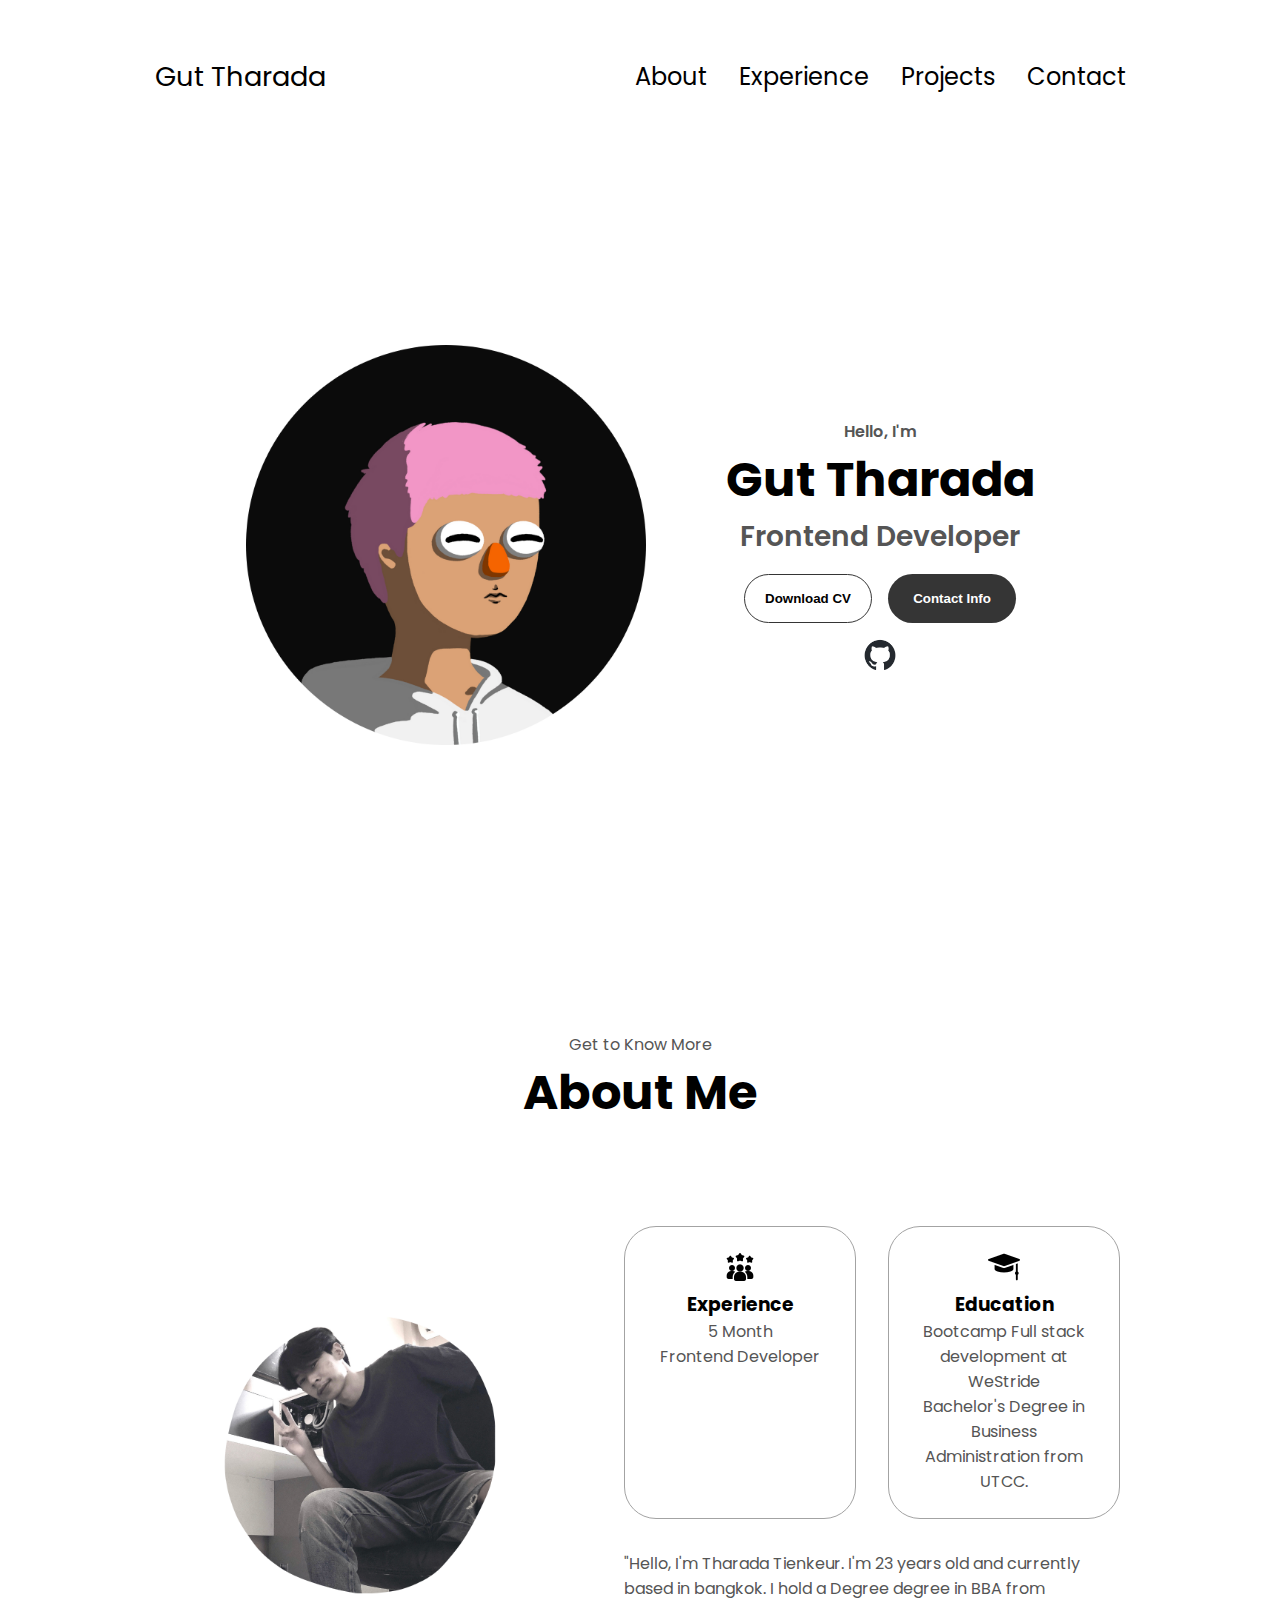
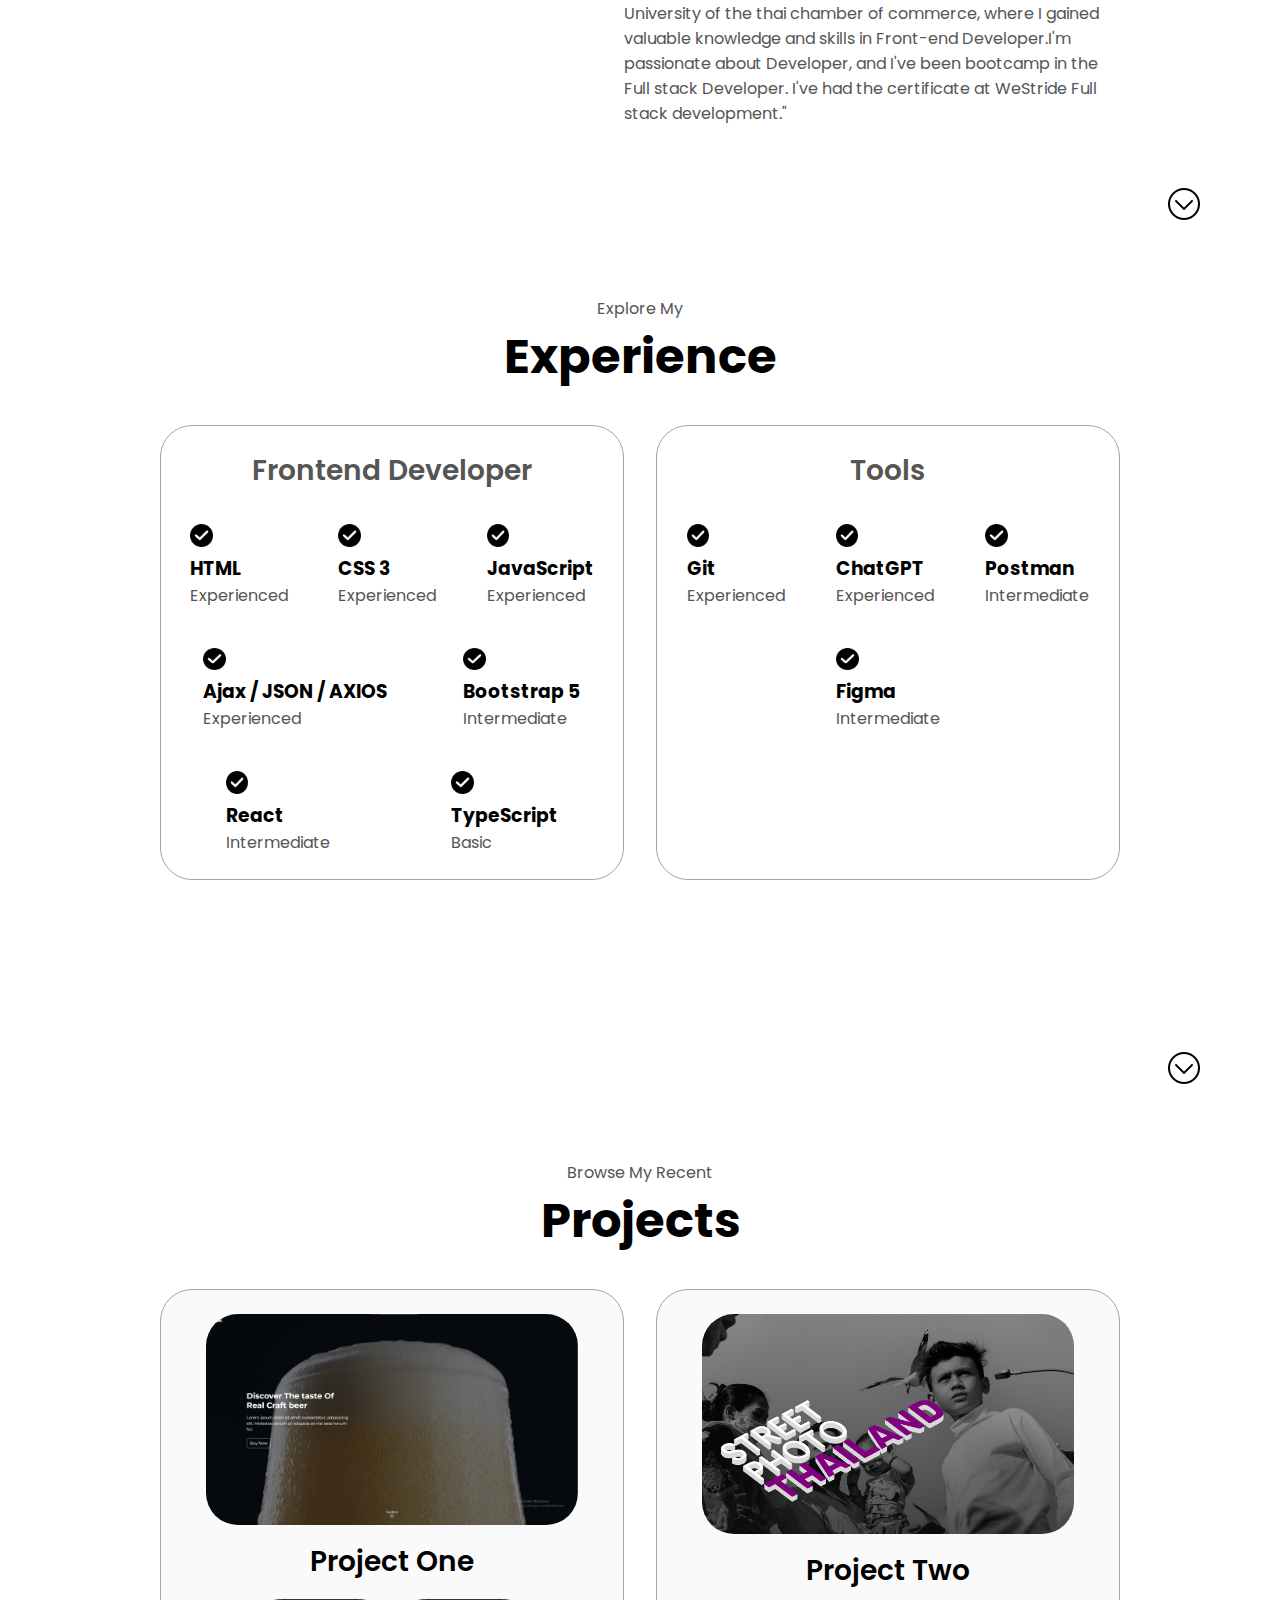
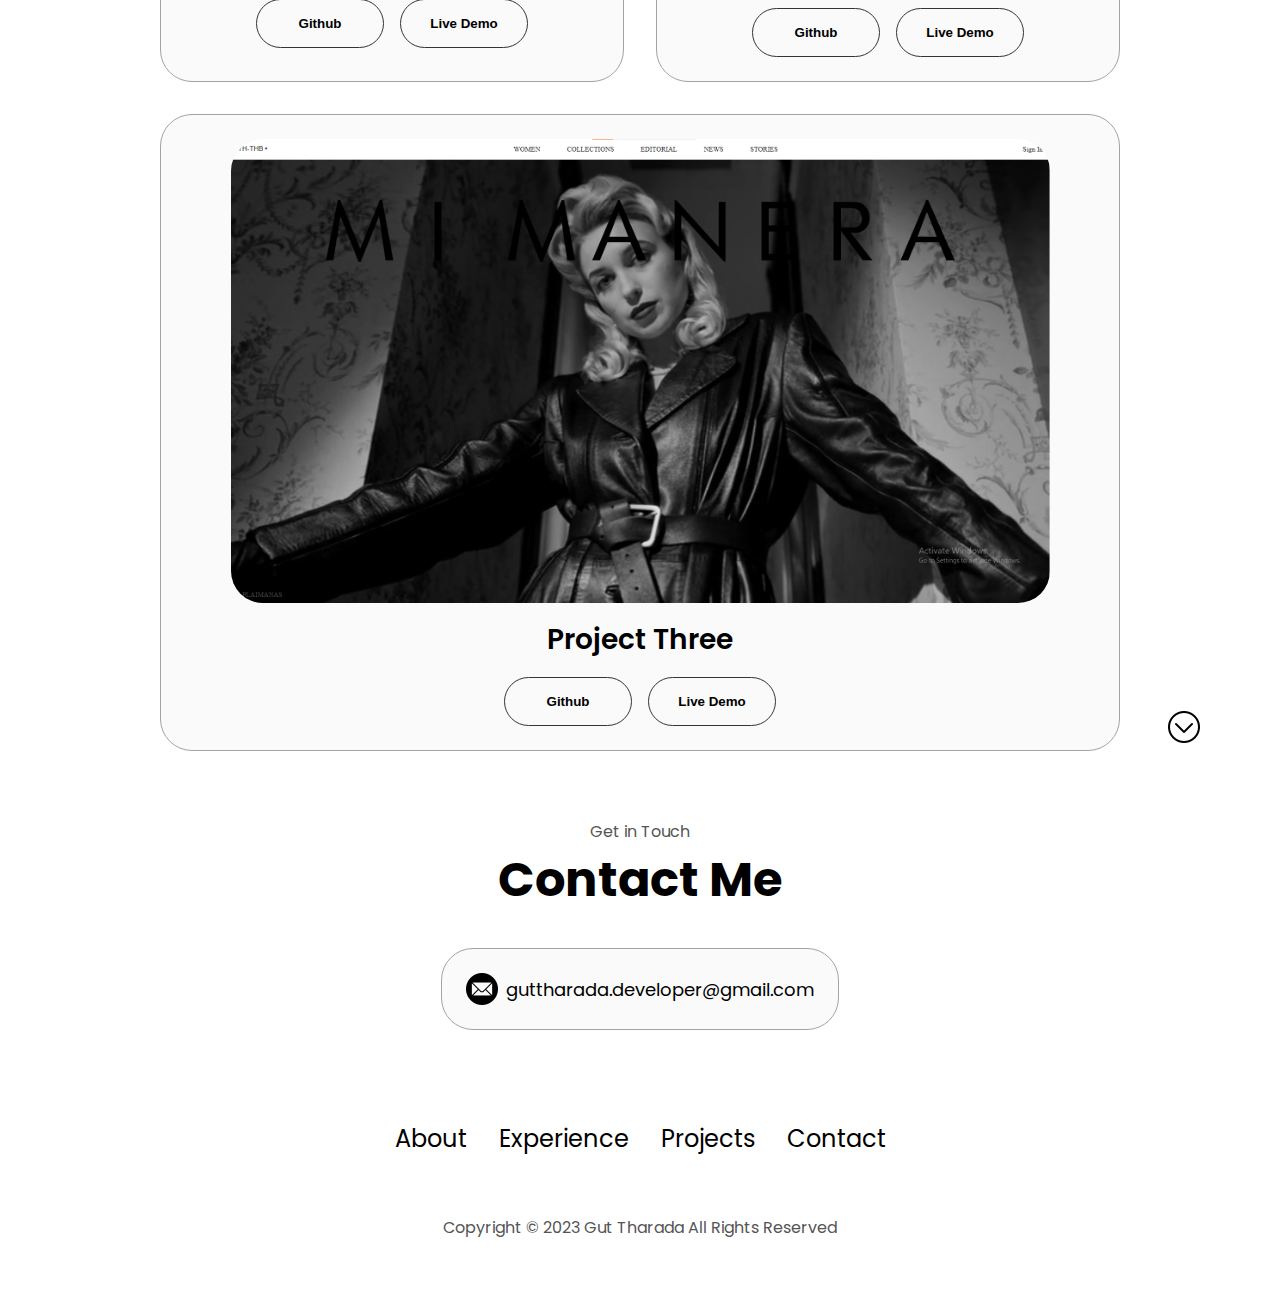
==== index.html @ 133d8f6f "update" ====
<!DOCTYPE html>
<html lang="en">
  <head>
    <meta charset="UTF-8" />
    <meta name="viewport" content="width=device-width, initial-scale=1.0" />
    <title>Gut Tharada Tienkeur</title>
    <link rel="icon" href="/img/web-development.png">
    <!--css link-->
    <link rel="stylesheet" href="style.css" />
  </head>
  <body>
    <!--navbar Start-->
    <nav id="desktop-nav">
      <div class="logo">Gut Tharada</div>
      <div>
        <ul class="nav-links">
          <li><a href="#about">About</a></li>
          <li><a href="#experience">Experience</a></li>
          <li><a href="#projects">Projects</a></li>
          <li><a href="#contact">Contact</a></li>
        </ul>
      </div>
    </nav>
    <!--navbar End-->
    <!--HamburgerNav Start-->
    <nav id="hamburger-nav">
      <div class="logo">Gut Tharada</div>
      <div class="hamburger-menu">
        <div class="hamburger-icon" onclick="toggleMenu()">
          <span></span>
          <span></span>
          <span></span>
        </div>
        <div class="menu-links">
          <li><a href="#about" onclick="toggleMenu()">About</a></li>
          <li><a href="#experience" onclick="toggleMenu()">Experience</a></li>
          <li><a href="#projects" onclick="toggleMenu()">Projects</a></li>
          <li><a href="#contact" onclick="toggleMenu()">Contact</a></li>
        </div>
      </div>
    </nav>
    <!--HamburgerNav End-->
    <!--Section Start-->
    <section id="profile">
        <div class="section__pic-container">
            <img src="/img/icon_profile.png" alt="profile">
        </div>
        <div class="section__text">
            <p class="section__text__p1">Hello, I'm</p>
            <h1 class="title">Gut Tharada</h1>
            <p class="section__text__p2">Frontend Developer</p>
            <div class="btn-container">
                <button class="btn btn-color-2" onclick="window.open('/img/CV-THARADA TIENKEUR.pdf')">Download CV</button>
                <button class="btn btn-color-1" onclick="location.href='./#contact'">Contact Info</button>
            </div>
            <div id="socials-container">
                <img src="/img/github_icon.png" alt="github_icon" class="icon"  onclick="window.open('https://github.com/guttharada')">
            </div>
        </div>
        </div>
    </section>
    <!--Section End-->
    <!--AboutSection Start-->
    <section id="about">
        <p class="section__text__p1">Get to Know More</p>
        <h1 class="title">About Me</h1>
        <div class="section-container">
            <div class="section__pic-container-about">
                <img src="/img/profle_main.png" alt="profle_main" class="about-pic"> 
            </div>
            <div class="about-details-container">
                <div class="about-containers">
                    <div class="details-container">
                        <img src="/img/experience.png" alt="experience_icon">
                        <h3>Experience</h3>
                        <p>5 Month <br>Frontend Developer</p>
                    </div>
                    <div class="details-container">
                        <img src="/img/education.png" alt="education_icon">
                        <h3>Education</h3>
                        <p>Bootcamp Full stack development at WeStride</p>
                        <p>Bachelor's Degree in Business Administration from UTCC.</p>
                    </div>
                </div>
                <div class="text-container">
                    <p>"Hello, I'm Tharada Tienkeur. I'm 23 years old and currently based in bangkok. I hold a Degree degree in BBA from University of the thai chamber of commerce, where I gained valuable knowledge and skills in Front-end Developer.I'm passionate about Developer, and I've been bootcamp in the Full stack Developer. I've had the certificate at WeStride Full stack development."
                    </p>
                </div>
            </div>
        </div>
        <img src="/img/down-arrow_icon.png" alt="down-arrow_icon" class="arrow" onclick="location.href='#experience'">
    </section>
    <!--AboutSection Start-->
    <!--ExperienceSection Start-->
    <section id="experience">
      <p class="section__text__p1">Explore My</p>
      <h1 class="title">Experience</h1>
      <div class="experience-details-container">
        <div class="about-containers">
          <div class="details-container">
            <h2 class="experience-sub-title">Frontend Developer</h2>
            <div class="article-container">
              <article>
                <img src="/img/checked_icon.png" alt="checked_icon" class="experience-icon">
                <div>
                  <h3>HTML</h3>
                  <p>Experienced</p>
                </div>
              </article>
              <article>
                <img src="/img/checked_icon.png" alt="checked_icon" class="experience-icon">
                <div>
                  <h3>CSS 3</h3>
                  <p>Experienced</p>
                </div>
              </article>
              <article>
                <img src="/img/checked_icon.png" alt="checked_icon" class="experience-icon">
                <div>
                  <h3>JavaScript</h3>
                  <p>Experienced</p>
                </div>
              </article>
              <article>
                <img src="/img/checked_icon.png" alt="checked_icon" class="experience-icon">
                <div>
                  <h3>Ajax / JSON / AXIOS</h3>
                  <p>Experienced</p>
                </div>
              </article>
              <article>
                <img src="/img/checked_icon.png" alt="checked_icon" class="experience-icon">
                <div>
                  <h3>Bootstrap 5</h3>
                  <p>Intermediate</p>
                </div>
              </article>
              <article>
                <img src="/img/checked_icon.png" alt="checked_icon" class="experience-icon">
                <div>
                  <h3>React</h3>
                  <p>Intermediate</p>
                </div>
              </article>
              <article>
                <img src="/img/checked_icon.png" alt="checked_icon" class="experience-icon">
                <div>
                  <h3>TypeScript</h3>
                  <p>Basic</p>
                </div>
              </article>
            </div>
          </div>
          <div class="details-container">
            <h2 class="experience-sub-title">Tools</h2>
            <div class="article-container">
              <article>
                <img src="/img/checked_icon.png" alt="checked_icon" class="experience-icon">
                <div>
                  <h3>Git</h3>
                  <p>Experienced</p>
                </div>
              </article>
              <article>
                <img src="/img/checked_icon.png" alt="checked_icon" class="experience-icon">
                <div>
                  <h3>ChatGPT</h3>
                  <p>Experienced</p>
                </div>
              </article>
              <article>
                <img src="/img/checked_icon.png" alt="checked_icon" class="experience-icon">
                <div>
                  <h3>Postman</h3>
                  <p>Intermediate</p>
                </div>
              </article>
              <article>
                <img src="/img/checked_icon.png" alt="checked_icon" class="experience-icon">
                <div>
                  <h3>Figma</h3>
                  <p>Intermediate</p>
                </div>
              </article>
            </div>
          </div>
        </div>
      </div>
      <img src="/img/down-arrow_icon.png" alt="down-arrow_icon" class="arrow" onclick="location.href='#projects'">
    </section>
    <!--ExperienceSection End-->
    <!--ProjectsSection Start-->
    <section id="projects">
      <p class="section__text__p1">Browse My Recent</p>
      <h1 class="title">Projects</h1>
      <div class="experience-details-container">
        <div class="about-containers">
        <div class="details-container color-container">
          <div class="article-container">
            <img src="/img/p1_project.png" alt="p1_project" class="project-img">
          </div>
          <h2 class="experience-sub-title project-title">Project One</h2>
          <div class="btn-container">
            <button class="btn btn-color-2 Project-btn" onclick="window.open('https://github.com/guttharada/Bootstrap-Landing-Page')">Github</button>
            <button class="btn btn-color-2 Project-btn" onclick="window.open('https://mhnkcraftbeer-bootstrap-landing-page.onrender.com/')">Live Demo</button>
          </div>
        </div>
        <div class="details-container color-container">
          <div class="article-container">
            <img src="img/p4_project.jpeg" alt="p2_project" class="project-img">
          </div>
          <h2 class="experience-sub-title project-title">Project Two</h2>
          <div class="btn-container">
            <button class="btn btn-color-2 Project-btn" onclick="window.open('https://github.com/guttharada/Frontend-Photographer')">Github</button>
            <button class="btn btn-color-2 Project-btn" onclick="window.open('https://github.com/guttharada/Frontend-Photographer')">Live Demo</button>
          </div>
        </div>
        <div class="details-container color-container">
          <div class="article-container">
            <img src="/img/p3_project.png" alt="p3_project" class="project-img">
          </div>
          <h2 class="experience-sub-title project-title">Project Three</h2>
          <div class="btn-container">
            <button class="btn btn-color-2 Project-btn" onclick="window.open('https://github.com/guttharada/Front-End-Developer')">Github</button>
            <button class="btn btn-color-2 Project-btn" onclick="window.open('https://test-frontend-rzvl.onrender.com')">Live Demo</button>
          </div>
        </div>
        </div>
      </div>
       <img src="/img/down-arrow_icon.png" alt="down-arrow_icon" class="arrow" onclick="location.href='#contact'">
    </section>
    <!--ProjectsSection End-->
    <!--ContactSection Start-->
    <section id="contact">
      <p class="section__text__p1">Get in Touch</p>
      <h1 class="title">Contact Me</h1>
      <div class="contact-info-upper-container">
        <div class="contact-info-container">
          <img src="/img/email_icon.png" alt="email_icon" class="icon contact-icon ">
          <p><a>guttharada.developer@gmail.com</a></p>
        </div>
            <!--<div class="contact-info-container">
          <img src="/img/line_icon.png" alt="line_icon" class="icon contact-icon">
          <p><a>guttharada.t</a></p>
        </div>-->
      </div>
    </section>
    <!--ContactSection End-->
    <!--Footer Start-->
    <footer>
      <nav>
        <div class="nav-links-container">
            <ul class="nav-links">
          <li><a href="#about">About</a></li>
          <li><a href="#experience">Experience</a></li>
          <li><a href="#projects">Projects</a></li>
          <li><a href="#contact">Contact</a></li>
        </ul>
        </div>
      </nav>
      <p>Copyright &#169; 2023 Gut Tharada All Rights Reserved</p>
    </footer>
    <!--Footer End-->
    <!--Js link-->
    <script src="app.js"></script>
  </body>
</html>
---- style.css ----
/* */
@import url("https://fonts.googleapis.com/css2?family=Poppins:wght@300;400;500;600&display=swap");
* {
  margin: 0;
  padding: 0;
}
/* 
  @media (min-width: 544px)  {}
  @media (min-width: 768px)  {}
  @media (min-width: 992px)  {}
  @media (min-width: 1200px) {}
  @media (min-width: 1400px) {}
  @media (min-width: 1600px) {} 
*/

body {
  font-family: "Poppins", sans-serif;
}
html {
  scroll-behavior: smooth;
}
p {
  color: rgb(85, 85, 85);
}

/* Transition */
a,
.btn {
  transition: all 300ms ease;
}
/* Navbar End*/
nav,
.nav-links {
  display: flex;
}
.logo {
  font-size: 1.7rem;
}
.logo:hover {
  cursor: default;
}
nav {
  justify-content: space-around;
  align-items: center;
  height: 17vh;
}
.nav-links {
  gap: 2rem;
  list-style: none;
  font-size: 1.5rem;
}
a {
  color: black;
  text-decoration: none;
  text-decoration-color: white;
}
a:hover {
  color: gray;
  text-decoration: underline;
  text-underline-offset: 1rem;
  text-decoration-color: rgb(181, 181, 181);
}
/* Navbar End*/

/* Hamburger_Nav Start*/
#hamburger-nav {
  display: none;
}
.hamburger-menu {
  position: relative;
  display: inline-block;
}
.hamburger-icon {
  display: flex;
  flex-direction: column;
  justify-content: space-between;
  height: 24px;
  width: 30px;
  cursor: pointer;
}
.hamburger-icon span {
  width: 100%;
  height: 2px;
  background-color: black;
  transition: all 0.3 ease-in-out;
}
.menu-links {
  position: absolute;
  top: 100%;
  right: 0;
  background-color: white;
  width: fit-content;
  max-height: 0;
  overflow: hidden;
  transition: all 0.3 ease-in-out;
}
.menu-links a {
  display: block;
  padding: 10px;
  text-align: center;
  font-size: 1.5rem;
  color: black;
  text-decoration: none;
  transition: all 0.3 ease-in-out;
}
.menu-links li {
  list-style: none;
}
.menu-links.open {
  max-height: 300px;
}
.hamburger-icon.open span:first-child {
  transform: rotate(45deg) translate(10px, 5px);
}
.hamburger-icon.open span:nth-child(2) {
  opacity: 0;
}
.hamburger-icon.open span:last-child {
  transform: rotate(-45deg) translate(10px, -5px);
}
.hamburger-icon span:first-child {
  transform: none;
}
.hamburger-icon span:first-child {
  opacity: 1;
}
.hamburger-icon span:first-child {
  transform: none;
}
/* Hamburger_Nav End*/
/* Section Start */
section {
  padding-top: 4vh;
  height: 96vh;
  margin: 0 10rem;
  box-sizing: border-box;
  min-height: fit-content;
}
.section-container {
  display: flex;
}
#profile {
  display: flex;
  justify-content: center;
  gap: 5rem;
  height: 80vh;
}
.section__pic-container,.section__pic-container-about{
  display: flex;
  height: 400px;
  width: 400px;
  margin: auto 0;
}
.section__text {
  align-self: center;
  text-align: center;
}
.section__text p {
  font-weight: 600;
}
.section__text__p1 {
  text-align: center;
}
.section__text__p2 {
  font-size: 1.75rem;
  margin-bottom: 1rem;
}
.title {
  font-size: 3rem;
  text-align: center;
}
#socials-container {
  display: flex;
  justify-content: center;
  margin-top: 1rem;
  gap: 1rem;
}
.icon {
  cursor: pointer;
  height: 2rem;
}
.btn-container {
  display: flex;
  justify-content: center;
  gap: 1rem;
}
.btn {
  font-weight: 600;
  transition: all 300ms ease;
  padding: 1rem;
  width: 8rem;
  border-radius: 2rem;
}
.btn-color-1,
.btn-color-2 {
  border: rgb(53, 53, 53) 0.1rem solid;
}
.btn-color-1 {
  background-color: rgb(53, 53, 53);
}
.btn-color-1:hover,
.btn-color-2:hover {
  cursor: pointer;
}
.btn-color-1,
.btn-color-2:hover {
  border: rgb(53, 53, 53);
  color: white;
}
.btn-color-1:hover {
  background: rgb(0, 0, 0);
}
.btn-color-2 {
  background: none;
}
.btn-color-2:hover {
  border: rgb(255, 255, 255) 0.1rem solid;
  background-color: rgb(53, 53, 53);
}
.btn-container {
  gap: 1rem;
}
/* Section End */
/* About Start */
#about {
  position: relative;
}
.about-containers {
  gap: 2rem;
  margin-bottom: 2rem;
  margin-top: 2rem;
}
.about-details-container {
  justify-content: center;
  flex-direction: column;
}
.about-containers,
.about-details-container {
  display: flex;
}
.about-pic{
  border-radius: 2rem;
}
.details-container{
  padding: 1.5rem;
  flex: 1;
  background-color: white;
  border-radius: 2rem;
  border: rgb(53, 53, 53) 0.1rem solid;
  border-color: rgb(163, 163, 163);
  text-align: center;
}
.arrow{
  position: absolute;
  right: -5rem;
  bottom: 2.5rem;
}
.section-container{
  gap: 4rem;
  height: 80%;
}
.section__pic-container{
  height: 400px;
  width: 400px;
  margin: auto 0;
}

/* About End */
/* Experience Start */
#experience{
  position: relative;
}
.experience-sub-title{
  color: rgb(85, 85, 85);
  font-weight: 600;
  font-size: 1.75rem;
  margin-bottom: 2rem;
}
.experience-details-container{
  display: flex;
  justify-content: center;
  flex-direction: column;
}
.article-container{
  display: flex;
  text-align: initial;
  flex-wrap: wrap;
  flex-direction: row;
  gap: 2.5rem;
  justify-content: space-around;
}
.article {
  display: flex;
  width: 10rem;
  justify-content: space-around;
  gap: 0.5rem;
}
.article .icon{
  cursor: default;
}
.experience-icon{
  height: 2.5vh;
}
/* Experience End */
/* Projects Start */
#projects{
  position: relative;
}
.color-container {
  border-color: rgb(163, 163, 163);
  background: rgb(250, 250, 250);
}
.project-img{
  border-radius: 2rem;
  width: 90%;
  height: 90%;
}
.project-title {
  margin: 1rem;
  color: black;
}
.project-btn {
  color: black;
  border-color: rgb(163, 163, 163);
}
/* Projects End */
/* Contact Start */
#contact {
  display: flex;
  justify-content: center;
  flex-direction: column;
  height: 70vh;
}
.contact-info-upper-container {
  display: flex;
  justify-content: center;
  border-radius: 2rem;
  border: rgb(53, 53, 53) 0.1rem solid;
  border-color: rgb(163, 163, 163);
  background: rgb(250, 250, 250);
  margin: 2rem auto;
  padding: 0.5rem;
}
.contact-info-container{
 display: flex;
 align-items: center;
 justify-content: center;
 gap: 0.5rem;
 margin: 1rem; 
}
.contact-info-container p{
  font-size: large;
}
.contact-icon{
  cursor: default;
}

/* Contact End */
/* Footer Start */
footer{
  height: 26vh;
  margin: 0 1rem;
}
footer p{
  text-align: center;
}
/* Footer End */

/* responsive design */
@media screen and (max-width: 1400px) {
  #profile {
    height: 83vh;
    margin-bottom: 6rem;
  }
  .about-containers {
    flex-wrap: wrap;
  }
  #contact,
  #projects {
    height: fit-content;
  }
}

@media screen and (max-width: 1200px) {
  #desktop-nav {
    display: none;
  }
  #hamburger-nav {
    display: flex;
  }
  #experience,
  .experience-details-container {
    margin-top: 2rem;
  }
  #profile,
  .section-container {
    display: block;
  }
  .arrow {
    display: none;
  }
  section,
  .section-container {
    height: fit-content;
  }
  section {
    margin: 0 5%;
  }
  .section__pic-container {
    width: 275px;
    height: 275px;
    margin: 0 auto 2rem;
  }
  .about-containers {
    margin-top: 0;
  }
}

@media screen and (max-width: 600px) {
  #contact,
  footer {
    height: 40vh;
  }
  #profile {
    height: 83vh;
    margin-bottom: 0;
  }
  article {
    font-size: 1rem;
  }
  footer nav {
    height: fit-content;
    margin-bottom: 2rem;
  }
  .about-containers,
  .contact-info-upper-container,
  .btn-container {
    flex-wrap: wrap;
  }
  .contact-info-container {
    margin: 0;
  }
  .contact-info-container p,
  .nav-links li a {
    font-size: 1rem;
  }
  .experience-sub-title {
    font-size: 1.25rem;
  }
  .logo {
    font-size: 1.5rem;
  }
  .nav-links {
    flex-direction: column;
    gap: 0.5rem;
    text-align: center;
  }
  .section__pic-container {
    width: auto;
    height: 46vw;
    justify-content: center;
  }
  .section__text__p2 {
    font-size: 1.25rem;
  }
  .title {
    font-size: 2rem;
  }
  .text-container {
    text-align: justify;
  }
}
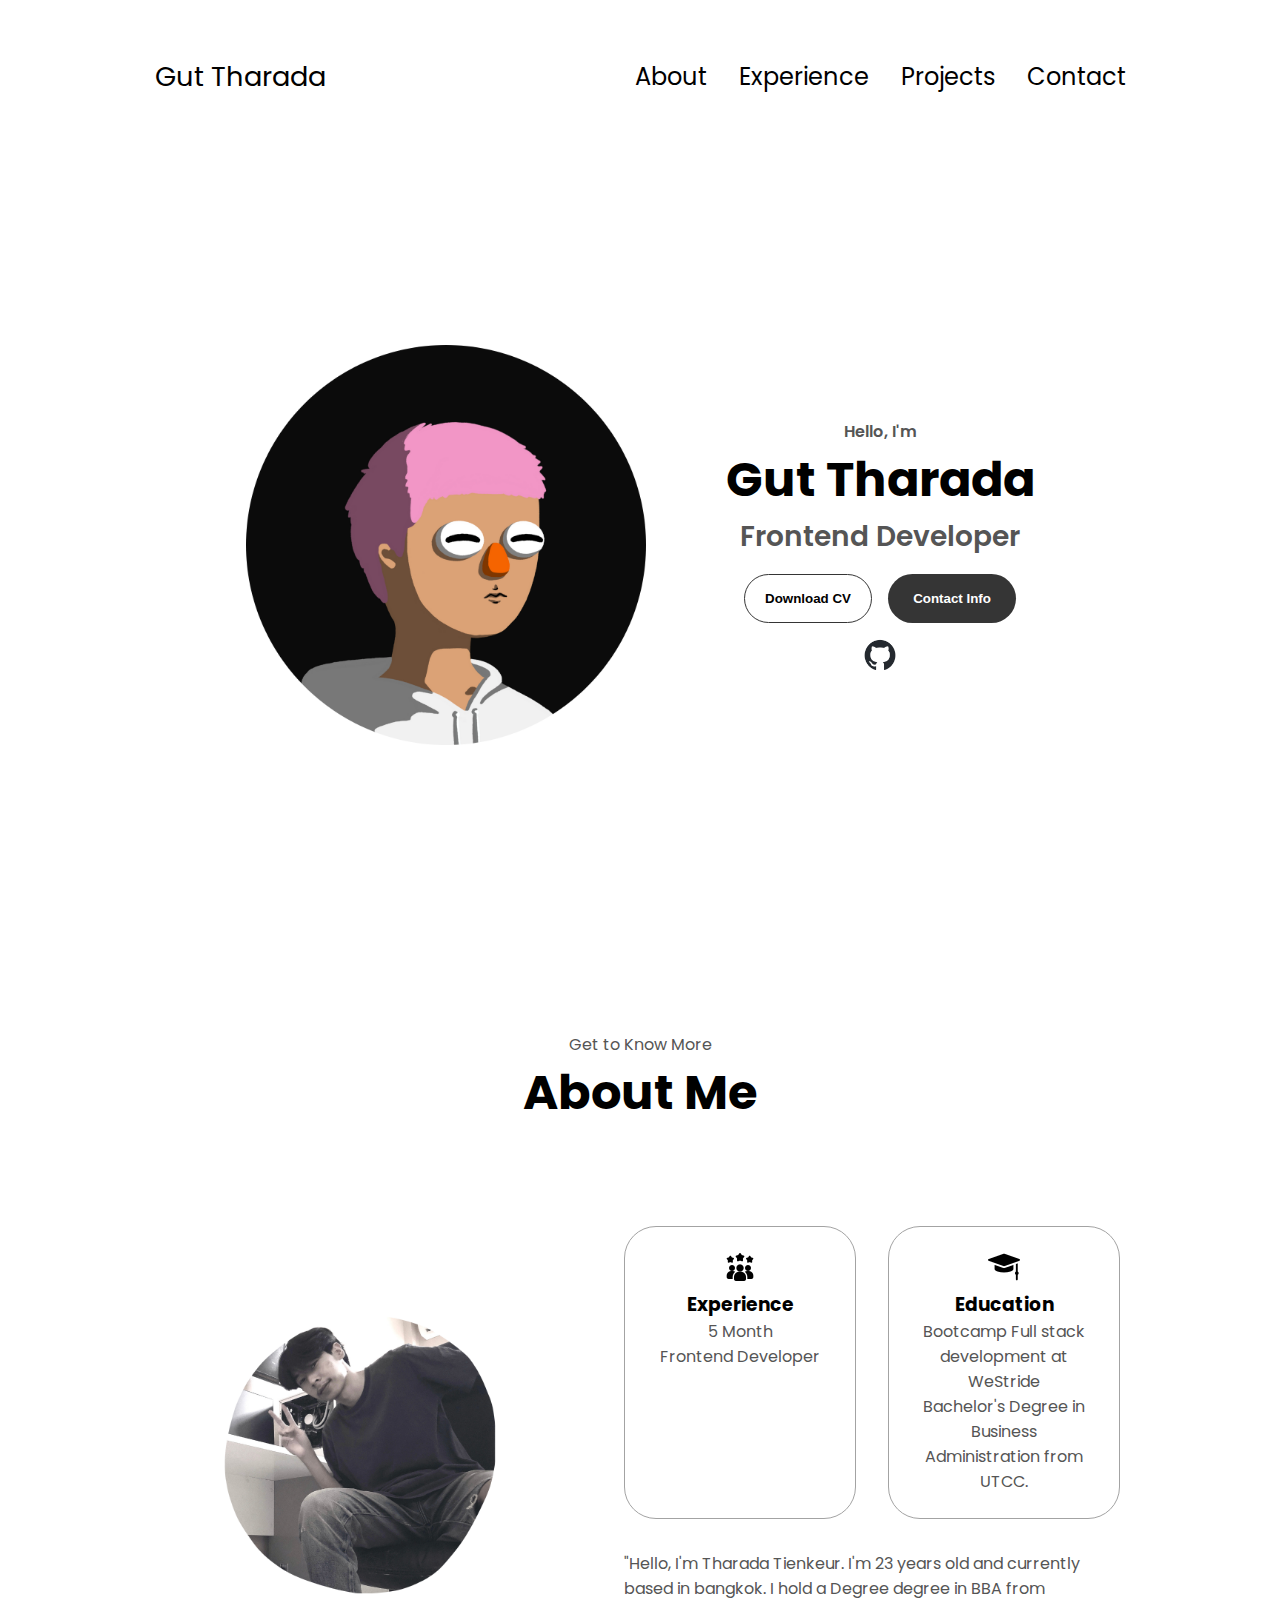
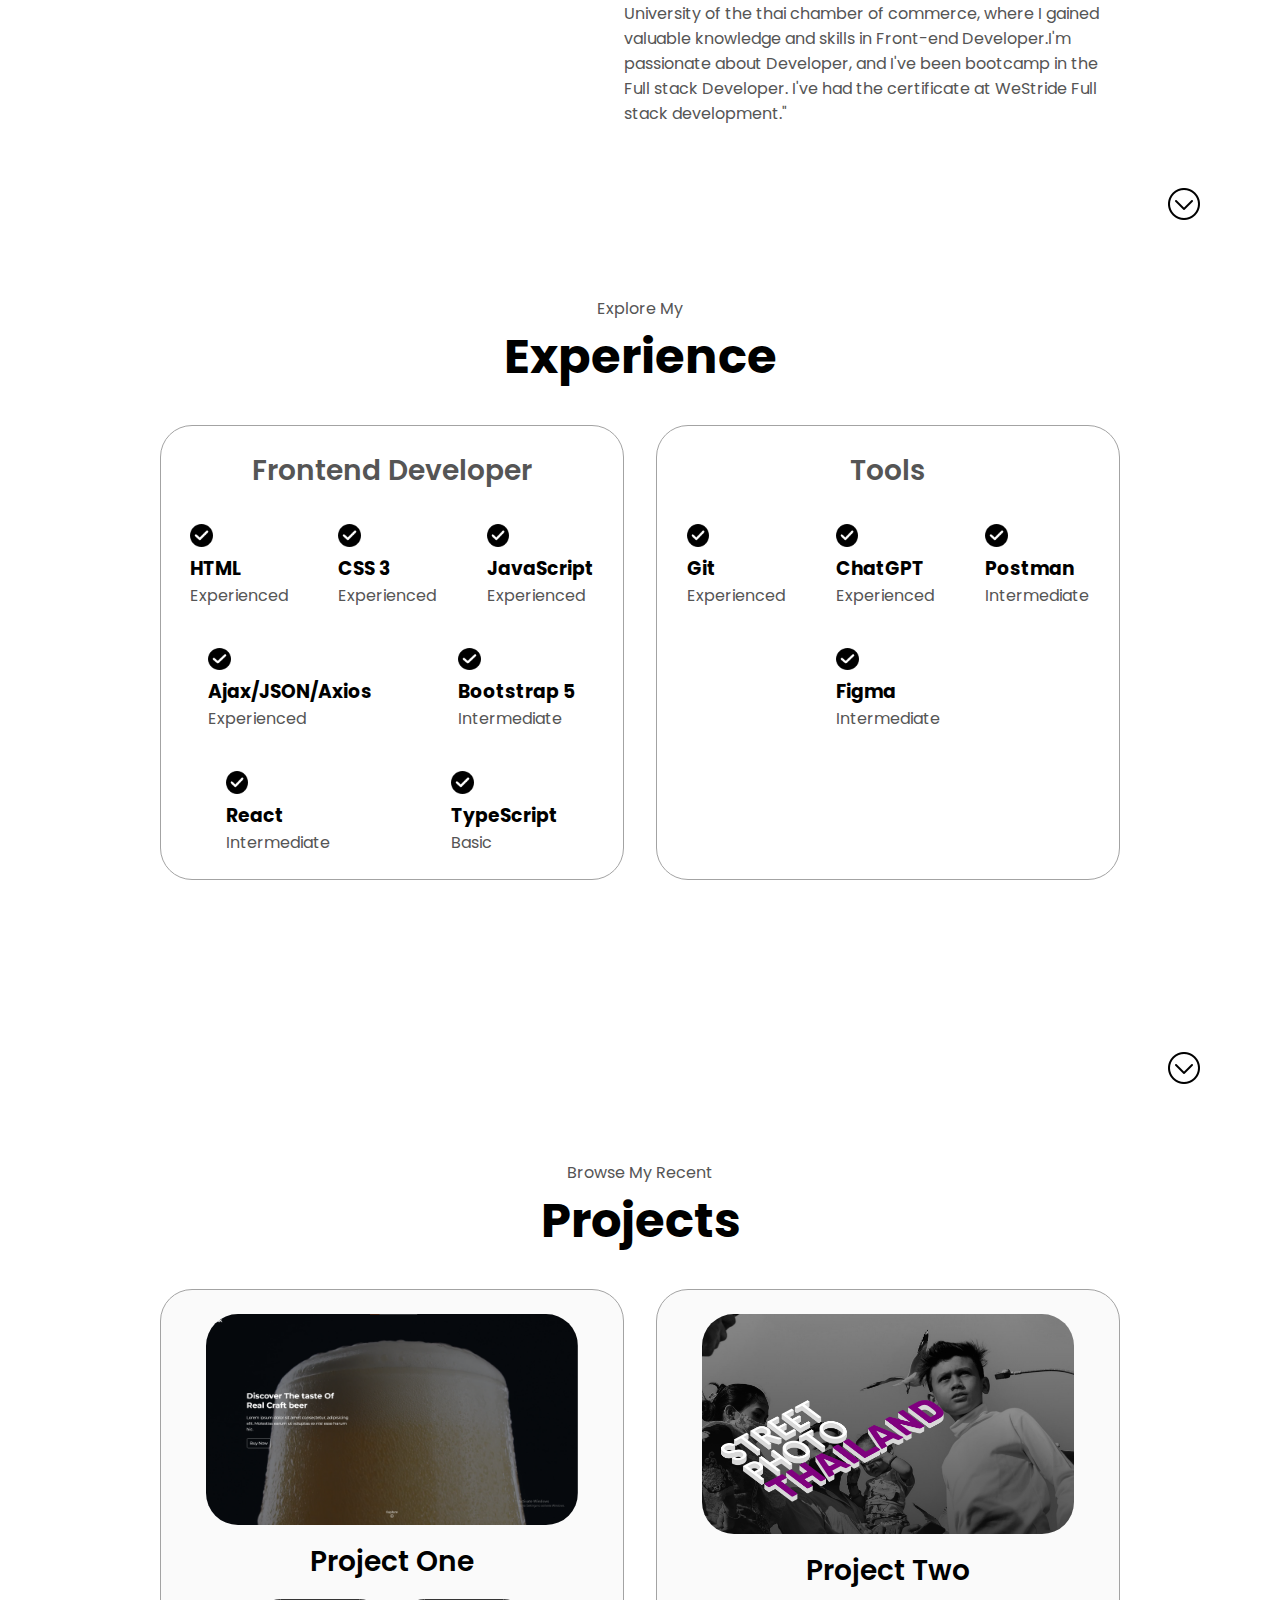
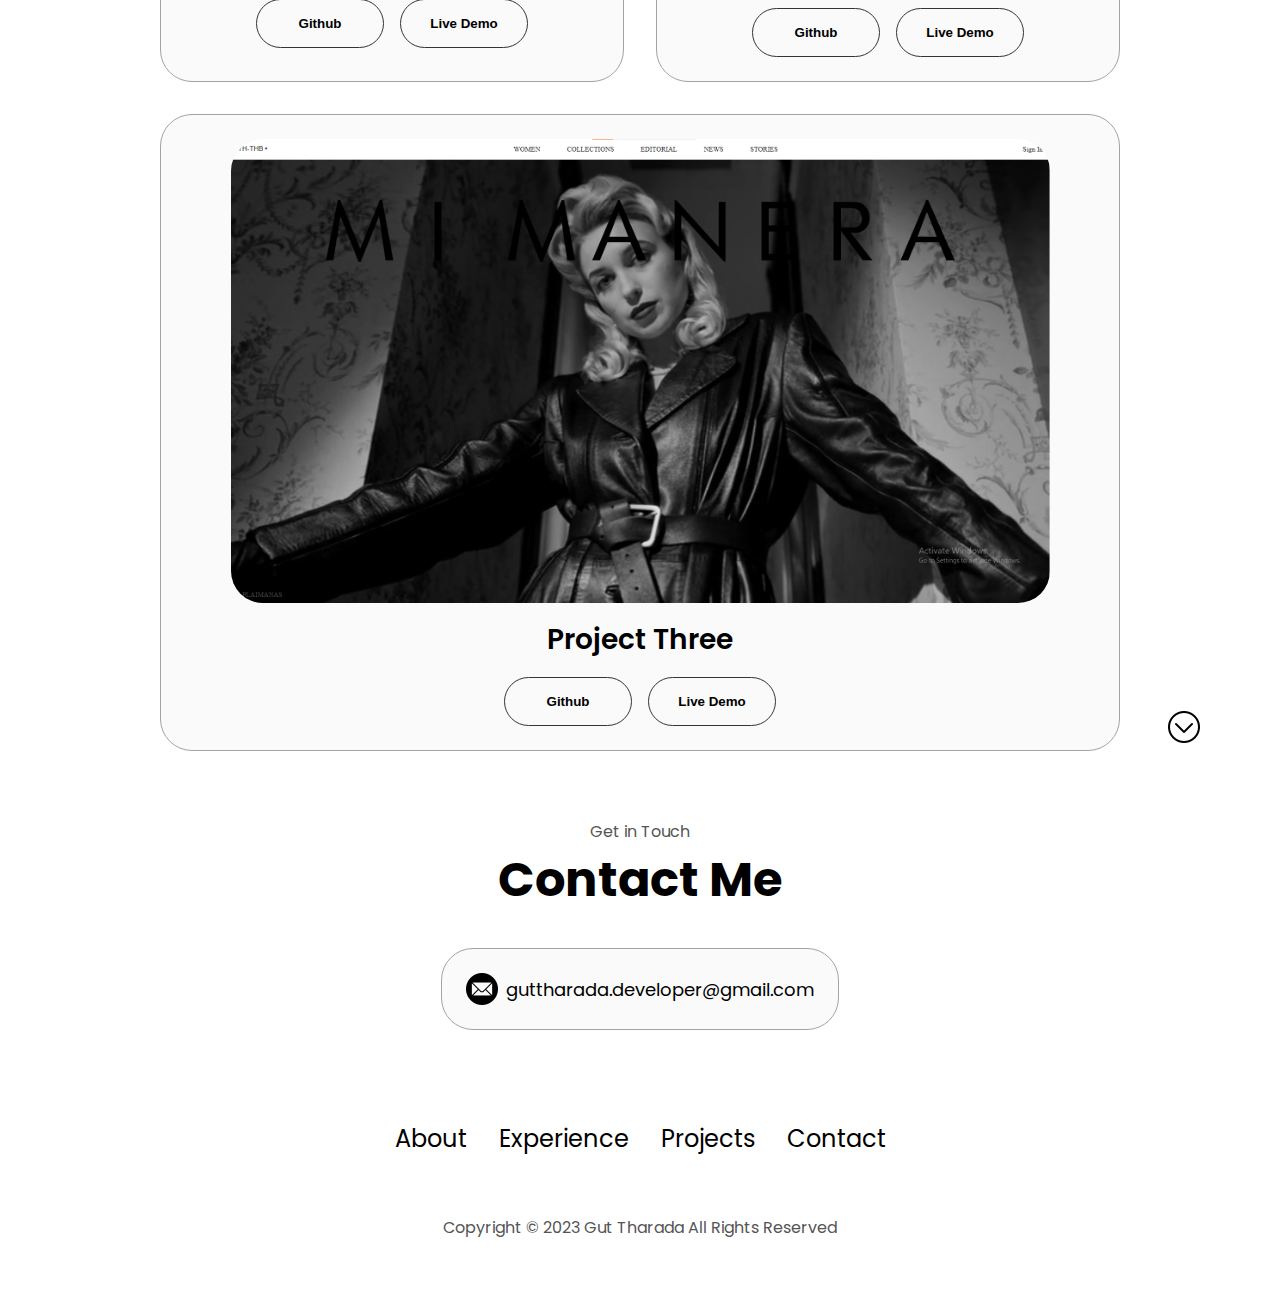
==== commit 79407c64: "update" ====
--- a/index.html
+++ b/index.html
@@ -124,7 +124,7 @@
               <article>
                 <img src="/img/checked_icon.png" alt="checked_icon" class="experience-icon">
                 <div>
-                  <h3>Ajax / JSON / AXIOS</h3>
+                  <h3>Ajax/JSON/Axios</h3>
                   <p>Experienced</p>
                 </div>
               </article>
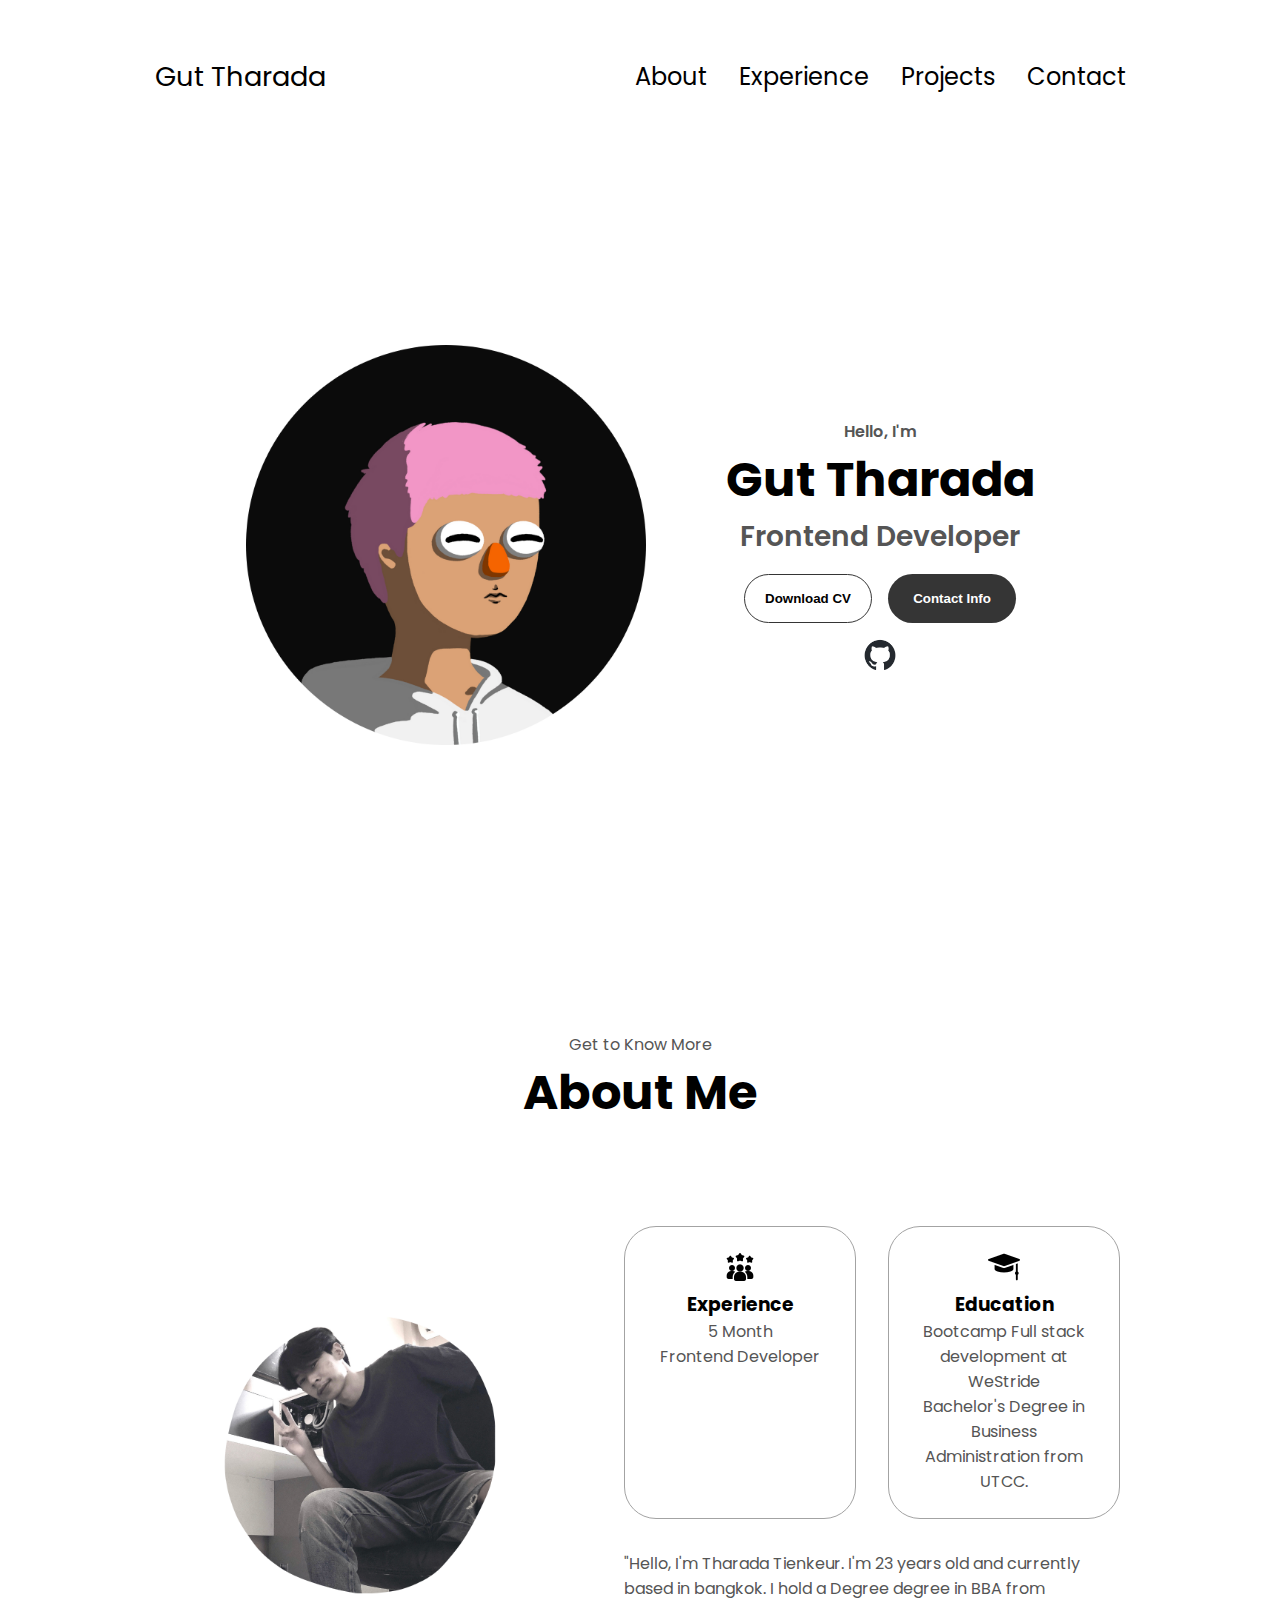
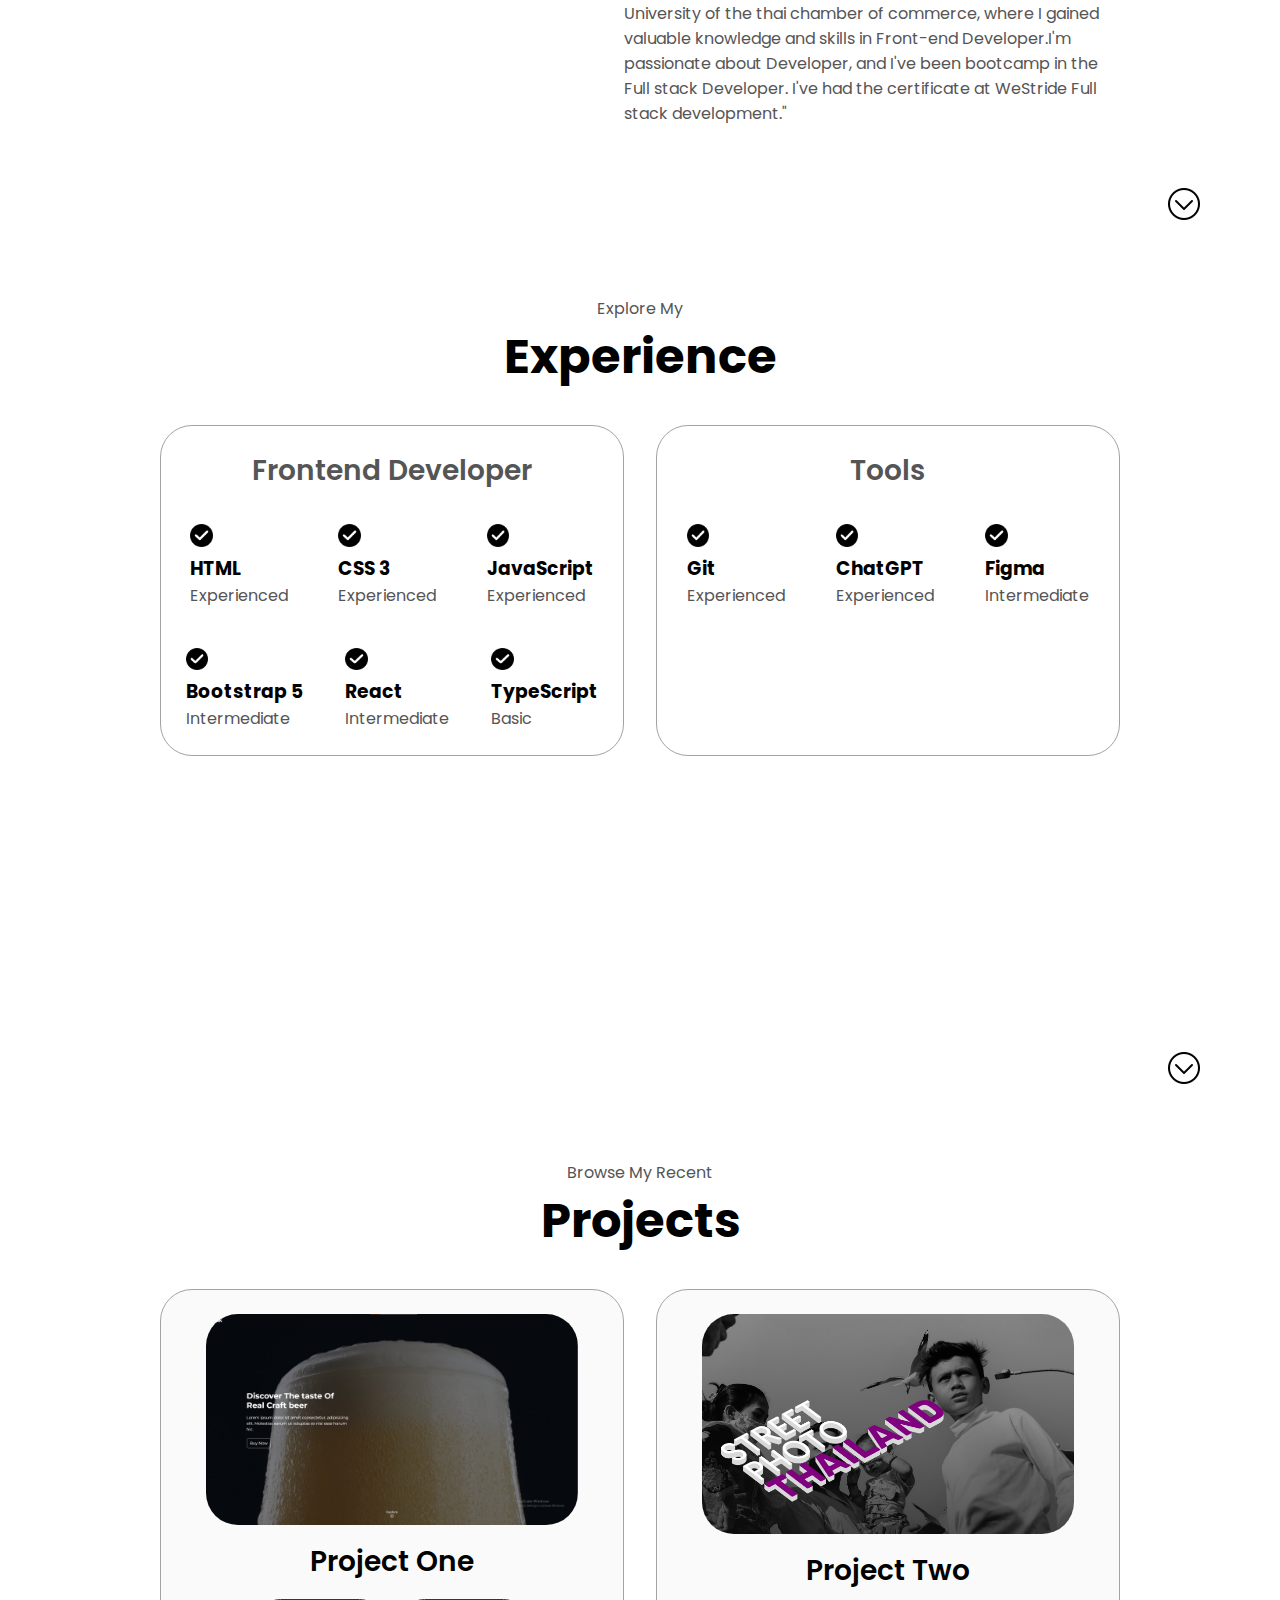
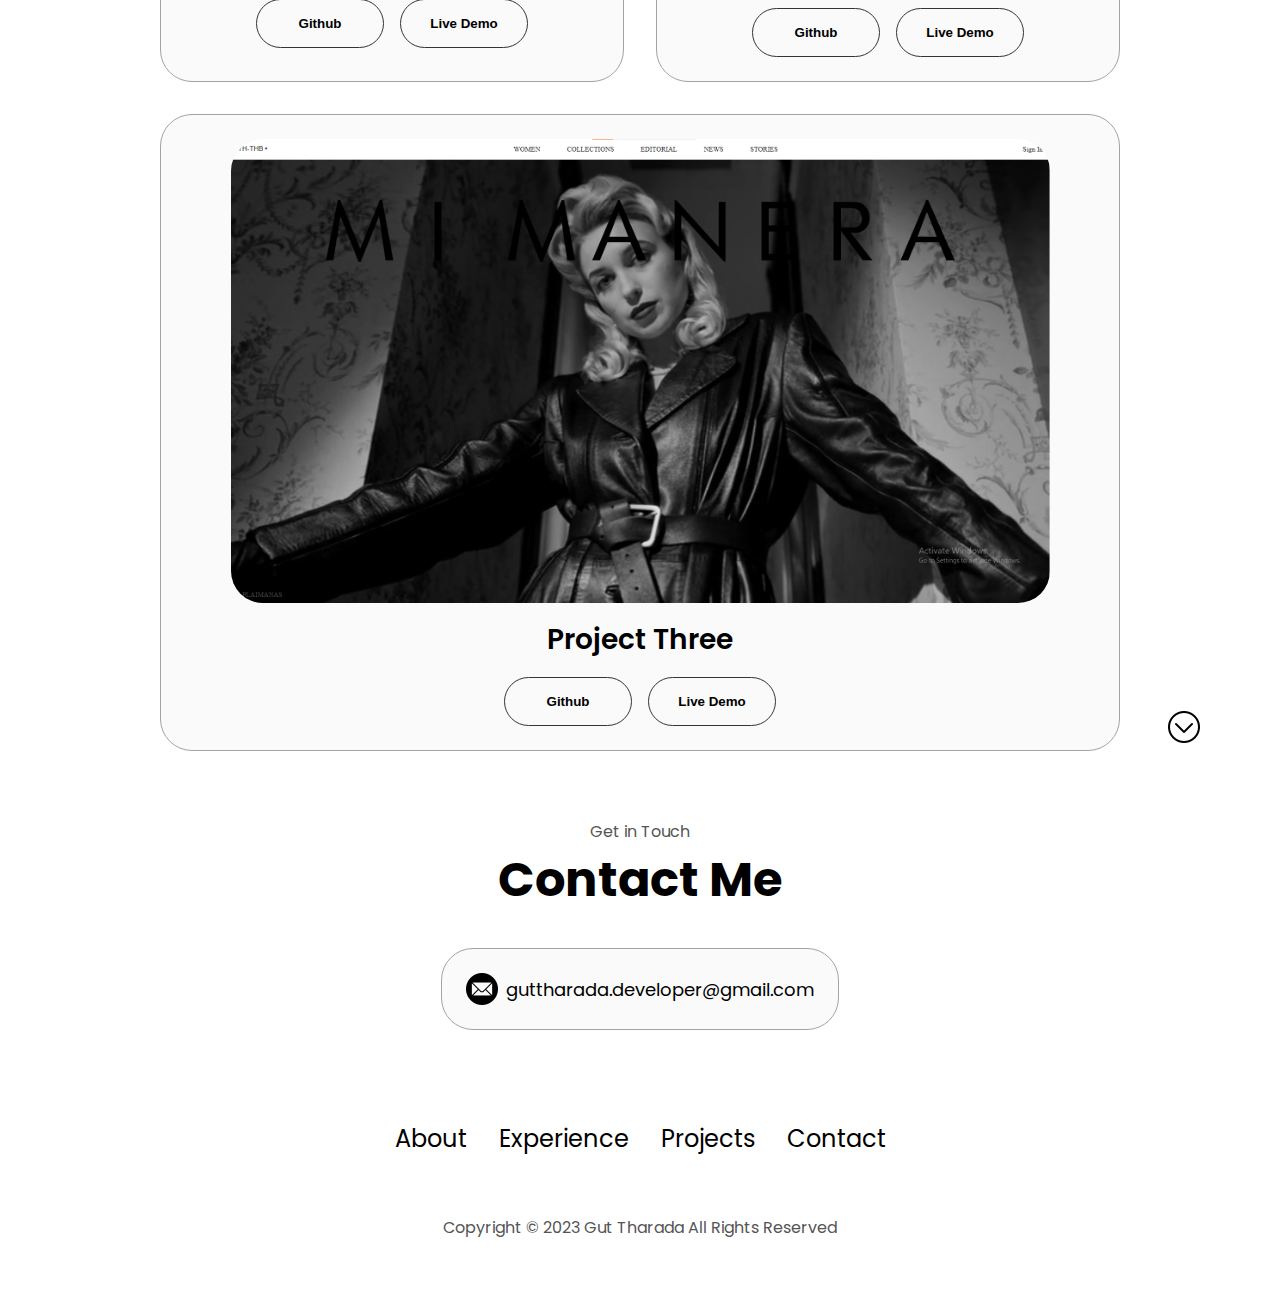
==== commit 849528f5: "update" ====
--- a/index.html
+++ b/index.html
@@ -121,12 +121,6 @@
                   <p>Experienced</p>
                 </div>
               </article>
-              <article>
-                <img src="/img/checked_icon.png" alt="checked_icon" class="experience-icon">
-                <div>
-                  <h3>Ajax/JSON/Axios</h3>
-                  <p>Experienced</p>
-                </div>
               </article>
               <article>
                 <img src="/img/checked_icon.png" alt="checked_icon" class="experience-icon">
@@ -166,13 +160,6 @@
                 <div>
                   <h3>ChatGPT</h3>
                   <p>Experienced</p>
-                </div>
-              </article>
-              <article>
-                <img src="/img/checked_icon.png" alt="checked_icon" class="experience-icon">
-                <div>
-                  <h3>Postman</h3>
-                  <p>Intermediate</p>
                 </div>
               </article>
               <article>
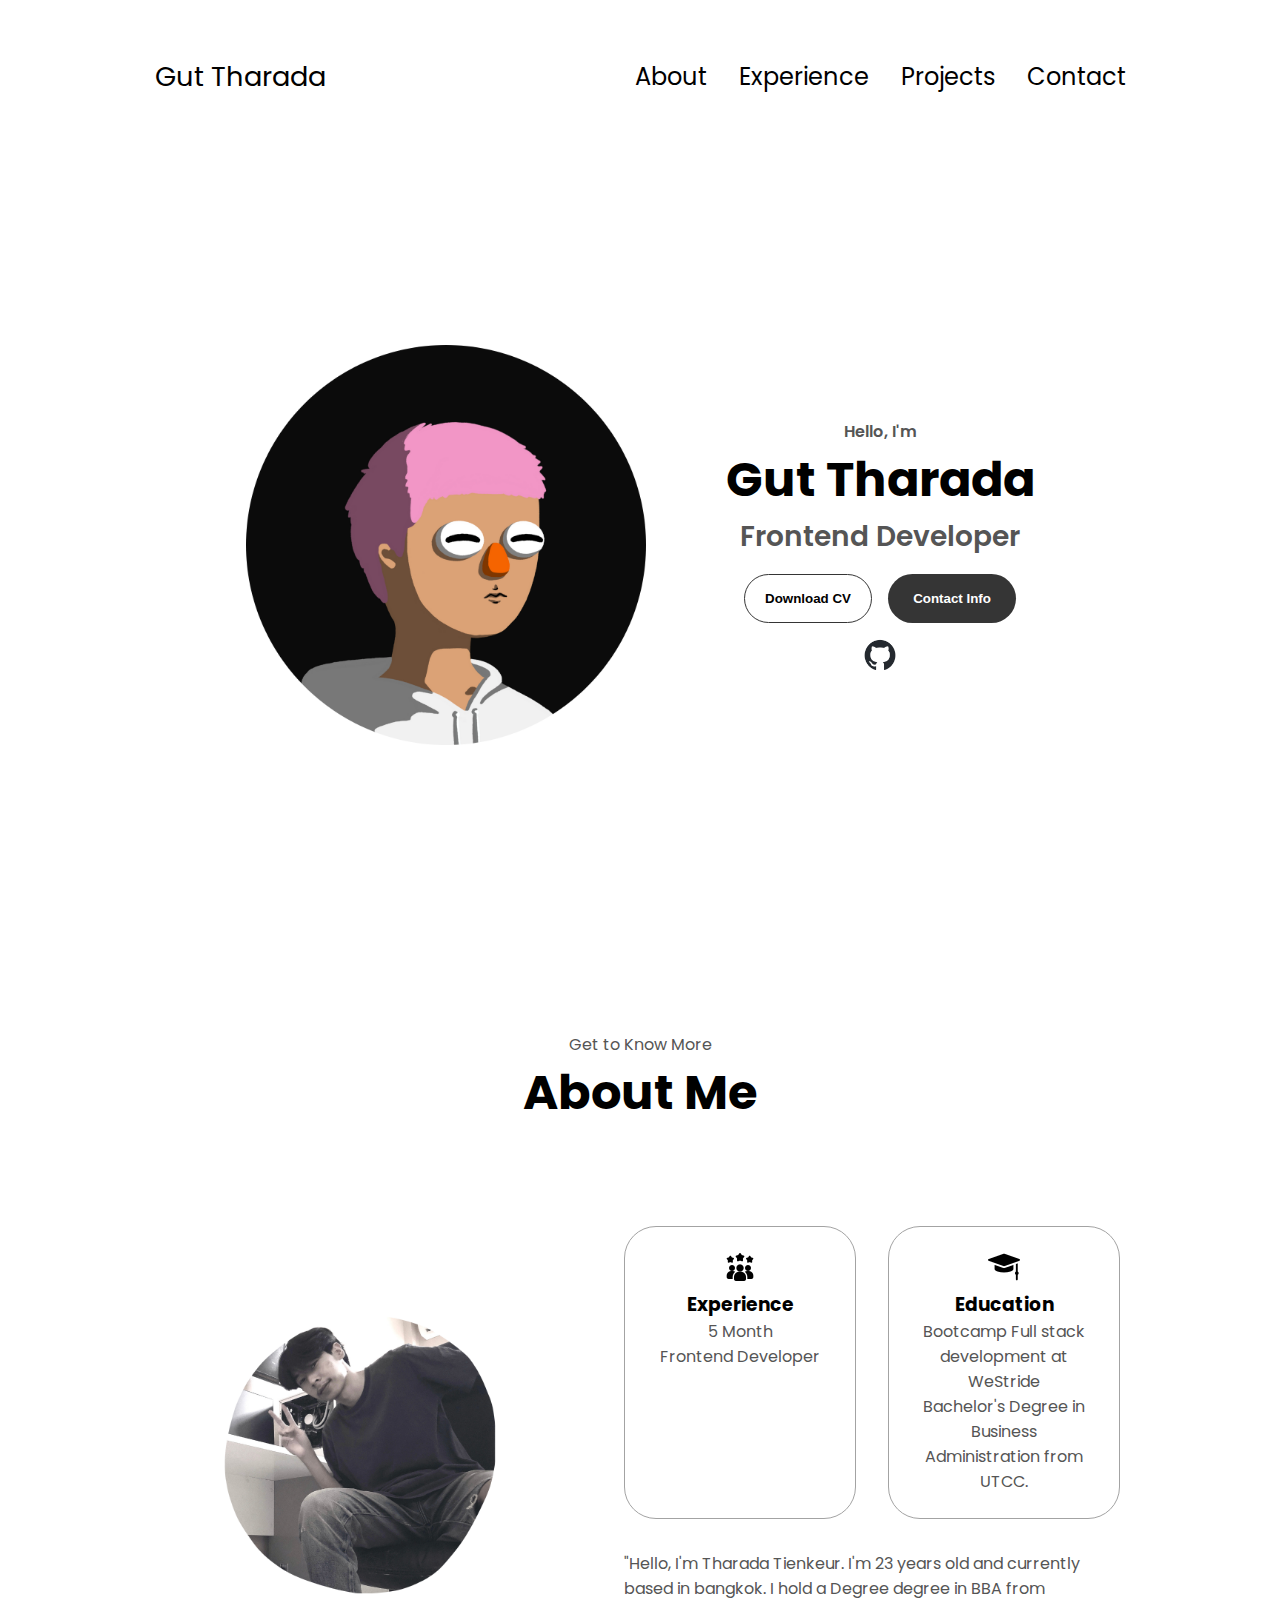
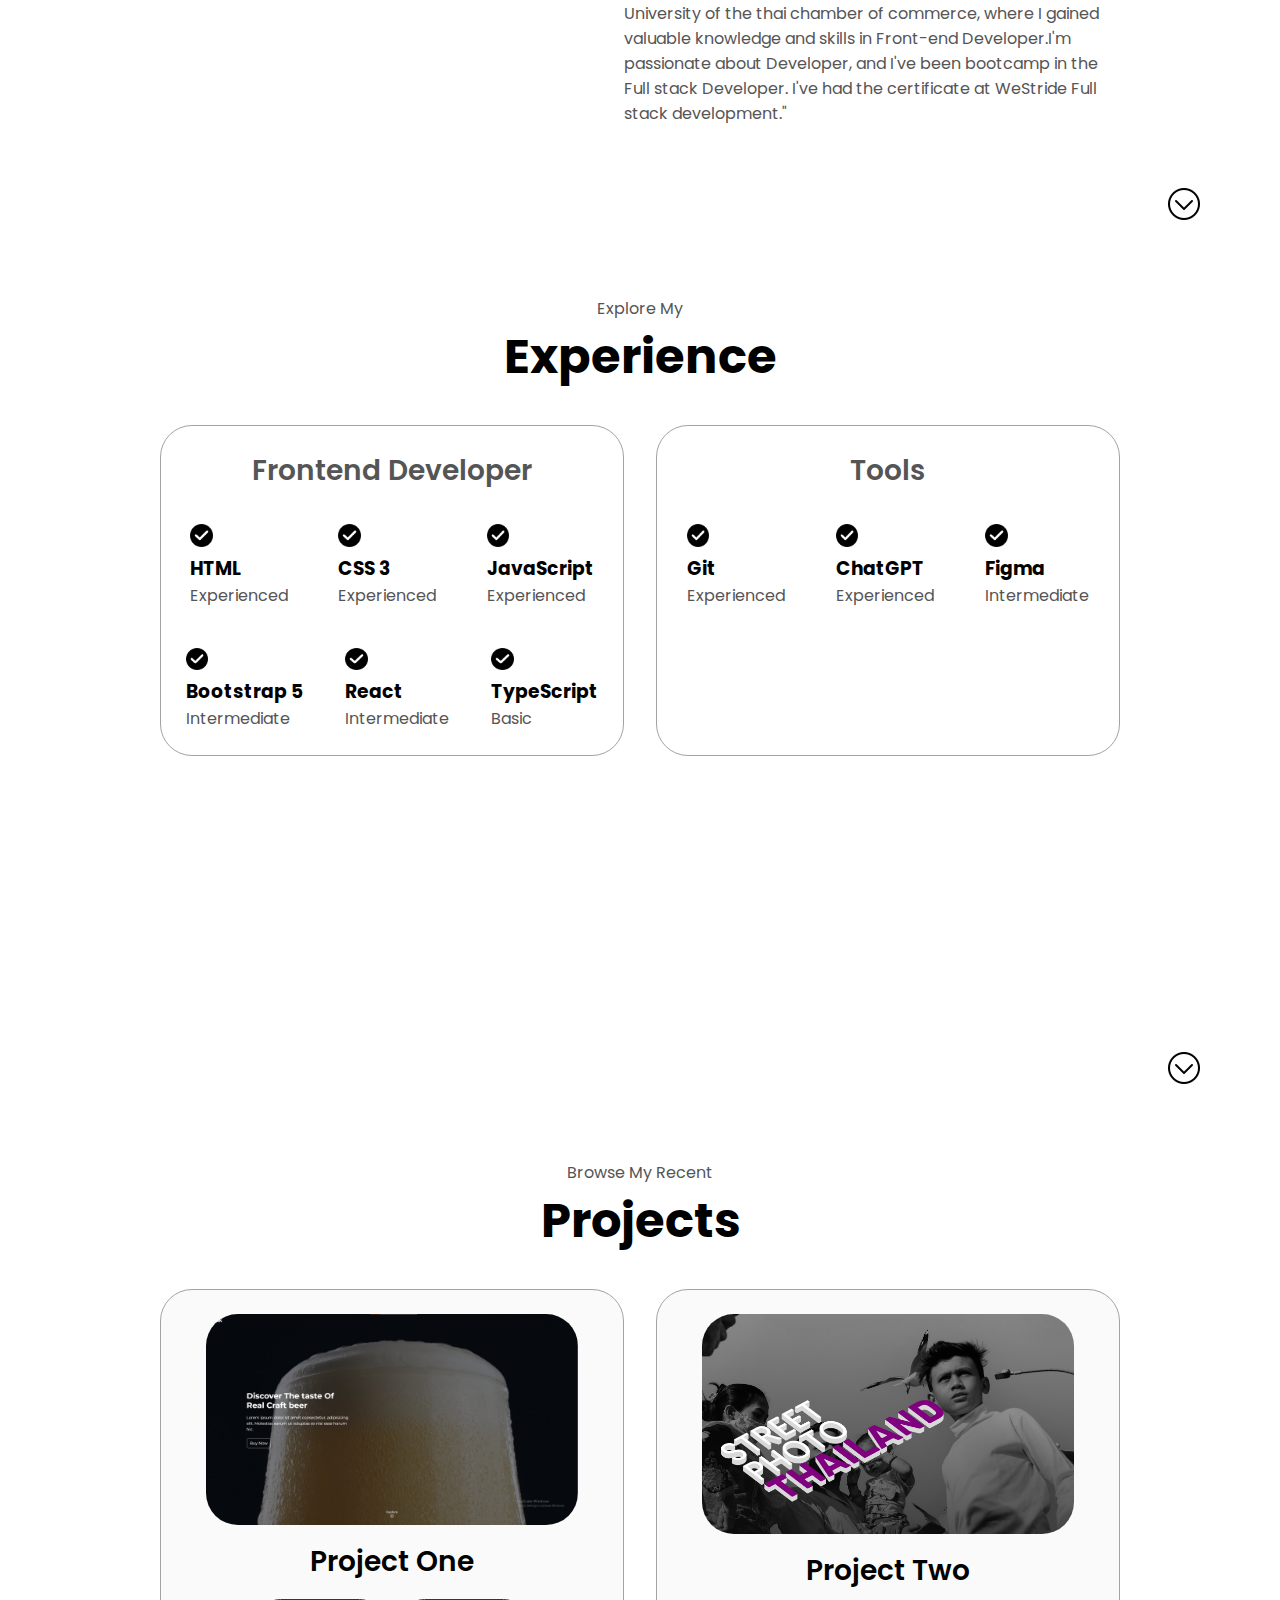
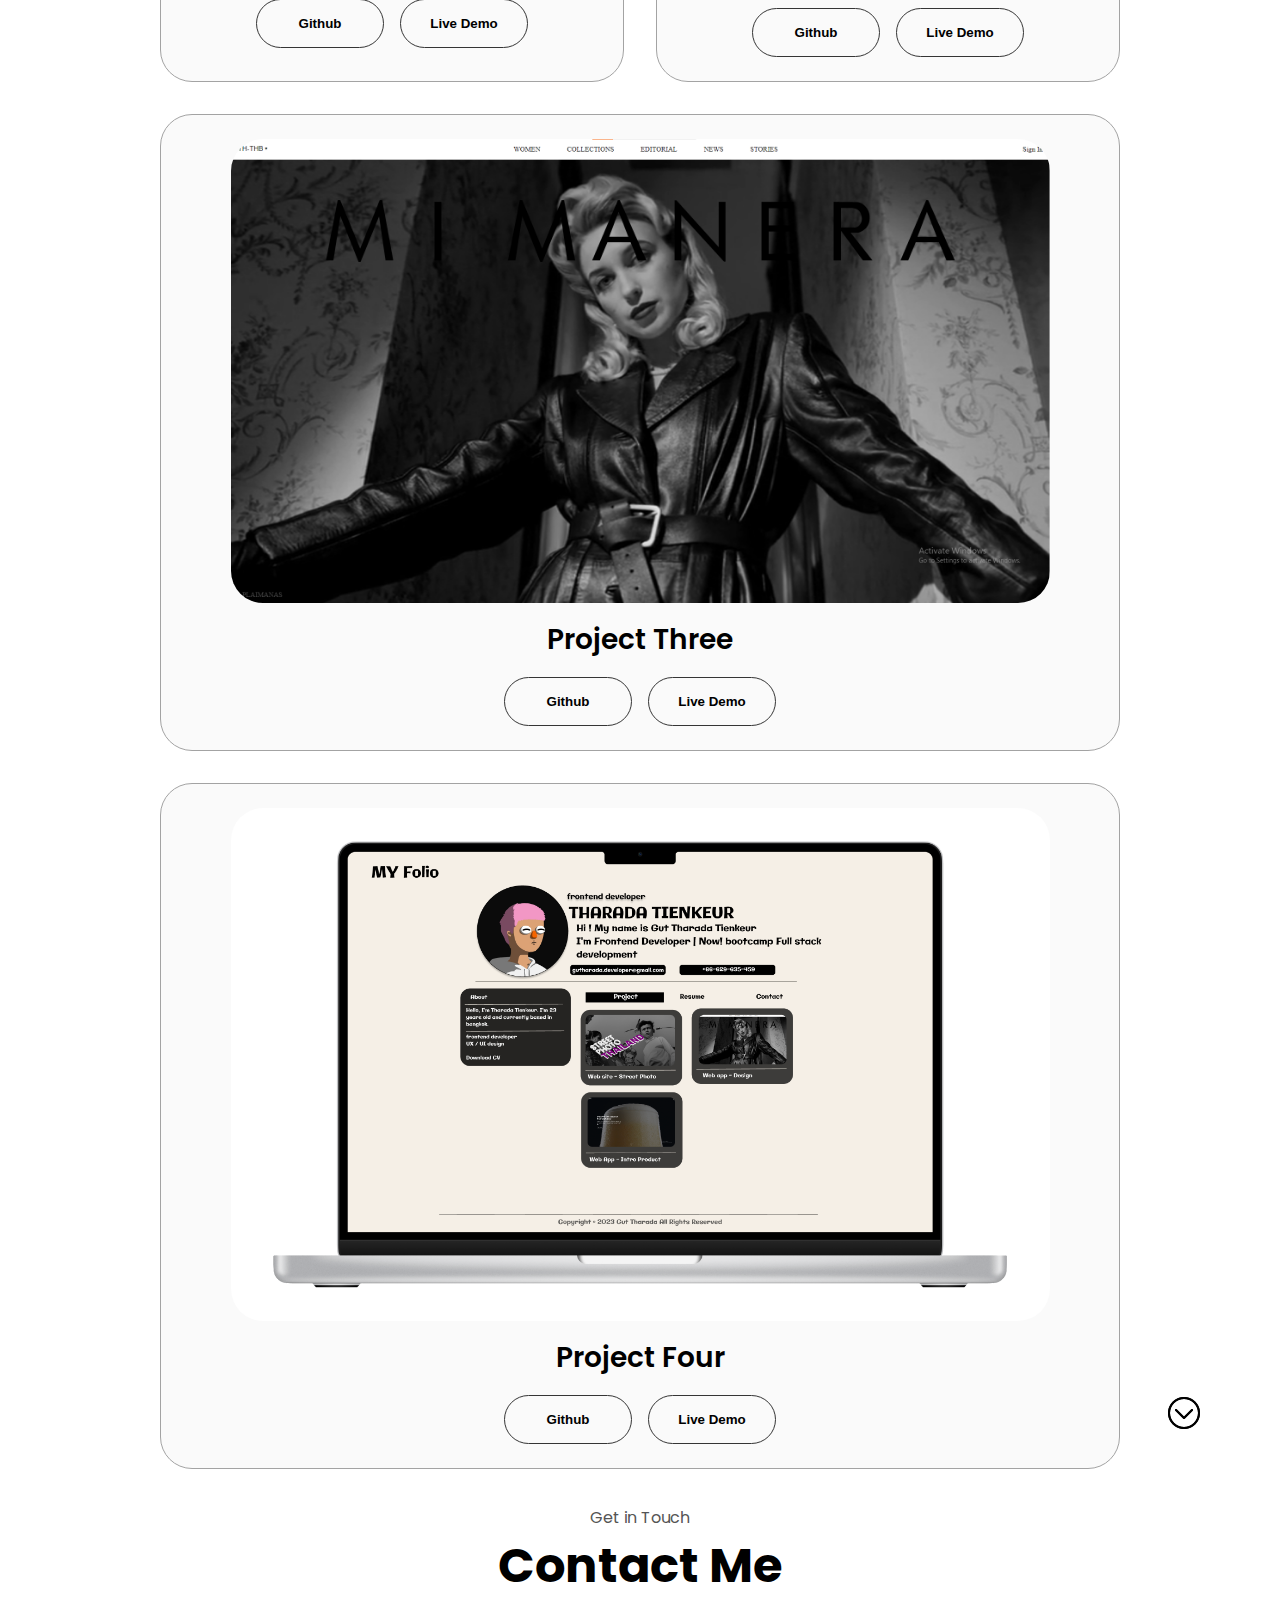
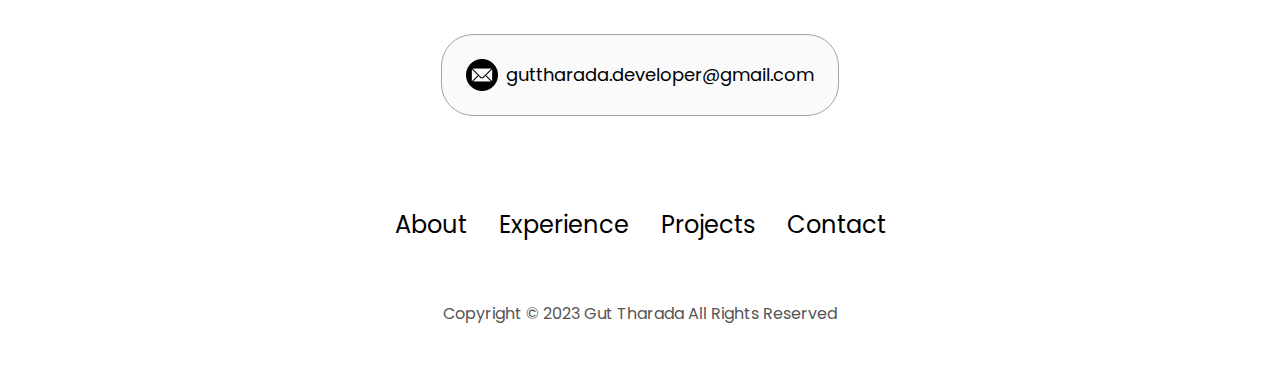
==== commit a4af4ea0: "update" ====
--- a/index.html
+++ b/index.html
@@ -215,6 +215,19 @@
         </div>
       </div>
        <img src="/img/down-arrow_icon.png" alt="down-arrow_icon" class="arrow" onclick="location.href='#contact'">
+        <div class="details-container color-container">
+          <div class="article-container">
+            <img src="/img/figma_project.png" alt="figma_project" class="project-img">
+          </div>
+          <h2 class="experience-sub-title project-title">Project Four</h2>
+          <div class="btn-container">
+            <button class="btn btn-color-2 Project-btn" onclick="window.open('https://github.com/guttharada')">Github</button>
+            <button class="btn btn-color-2 Project-btn" onclick="window.open('https://www.figma.com/proto/STLCquKRLsGINa2yZUbsVp/Design_Portfolio?page-id=0%3A1&type=design&node-id=48-93&viewport=-266%2C127%2C0.14&t=vrhL8lix1tLWSr5P-1&scaling=scale-down&mode=design')">Live Demo</button>
+          </div>
+        </div>
+        </div>
+      </div>
+       <img src="/img/down-arrow_icon.png" alt="down-arrow_icon" class="arrow" onclick="location.href='#contact'">
     </section>
     <!--ProjectsSection End-->
     <!--ContactSection Start-->
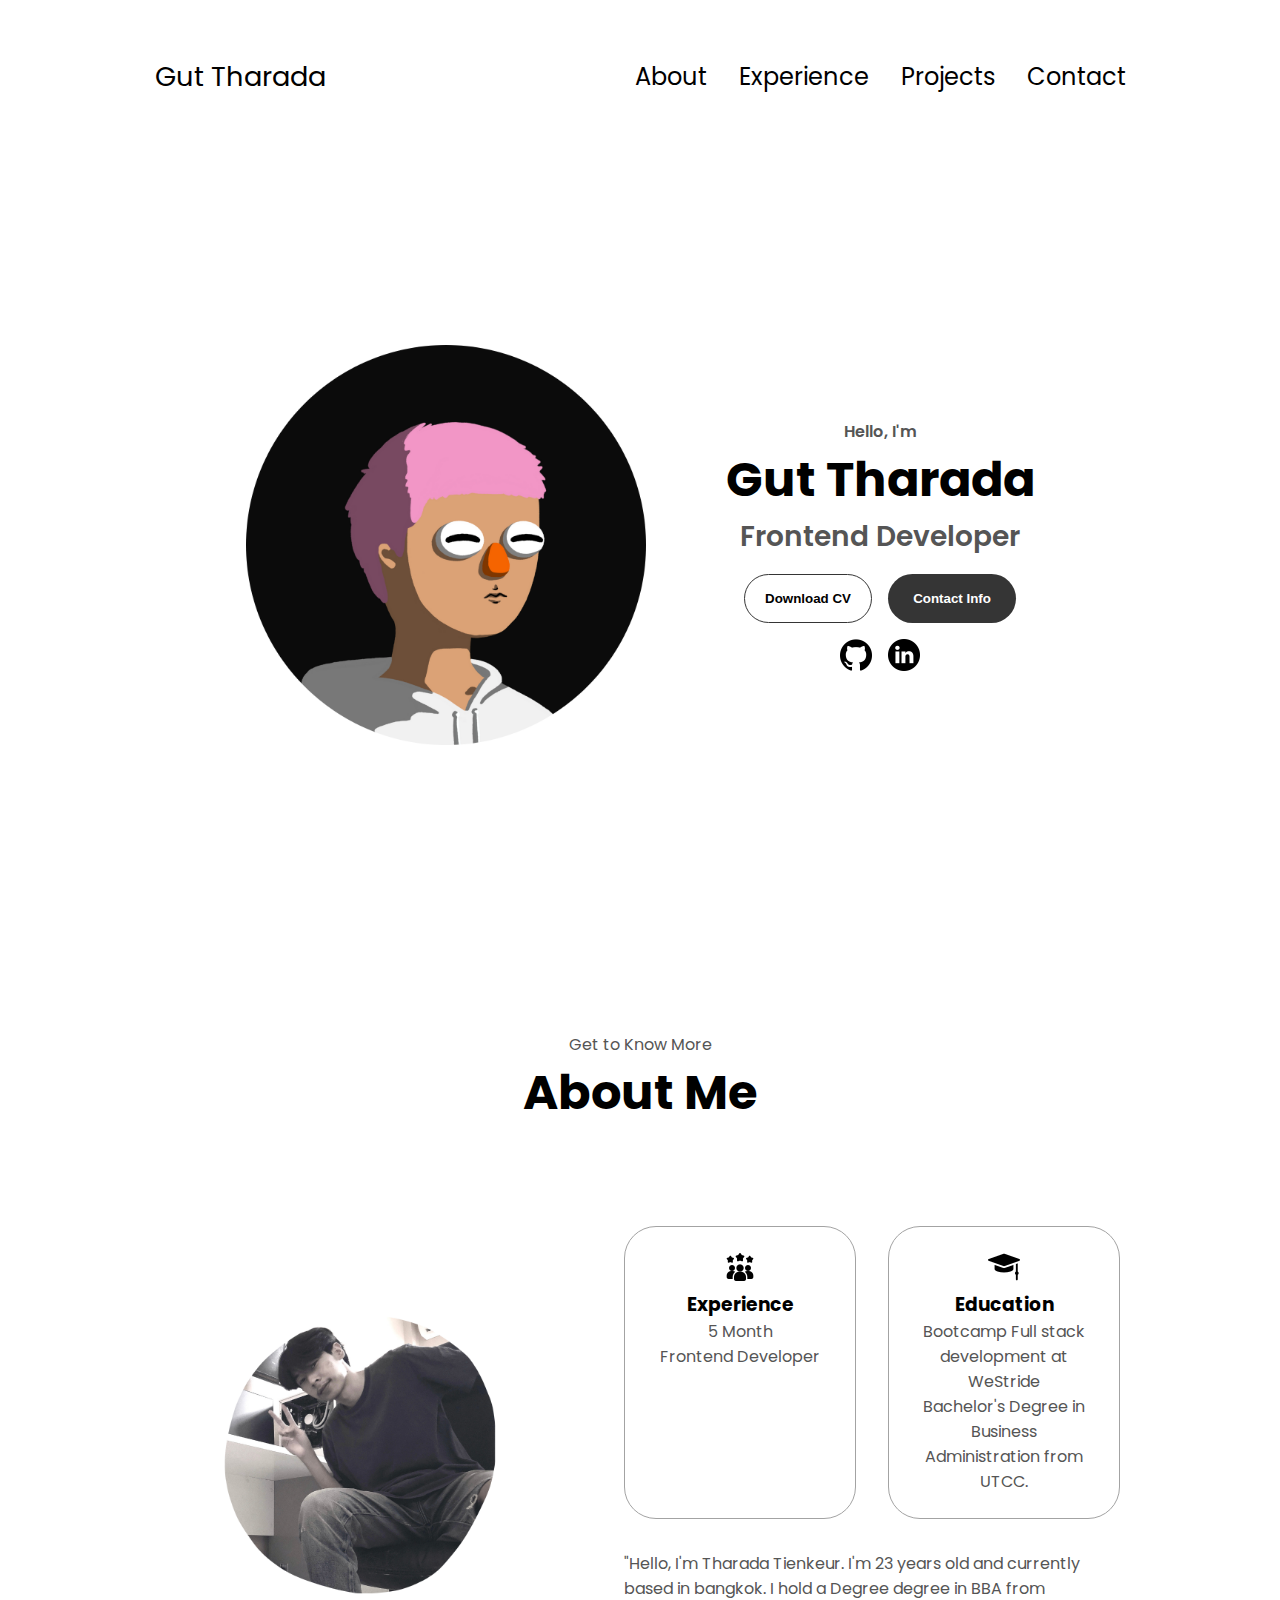
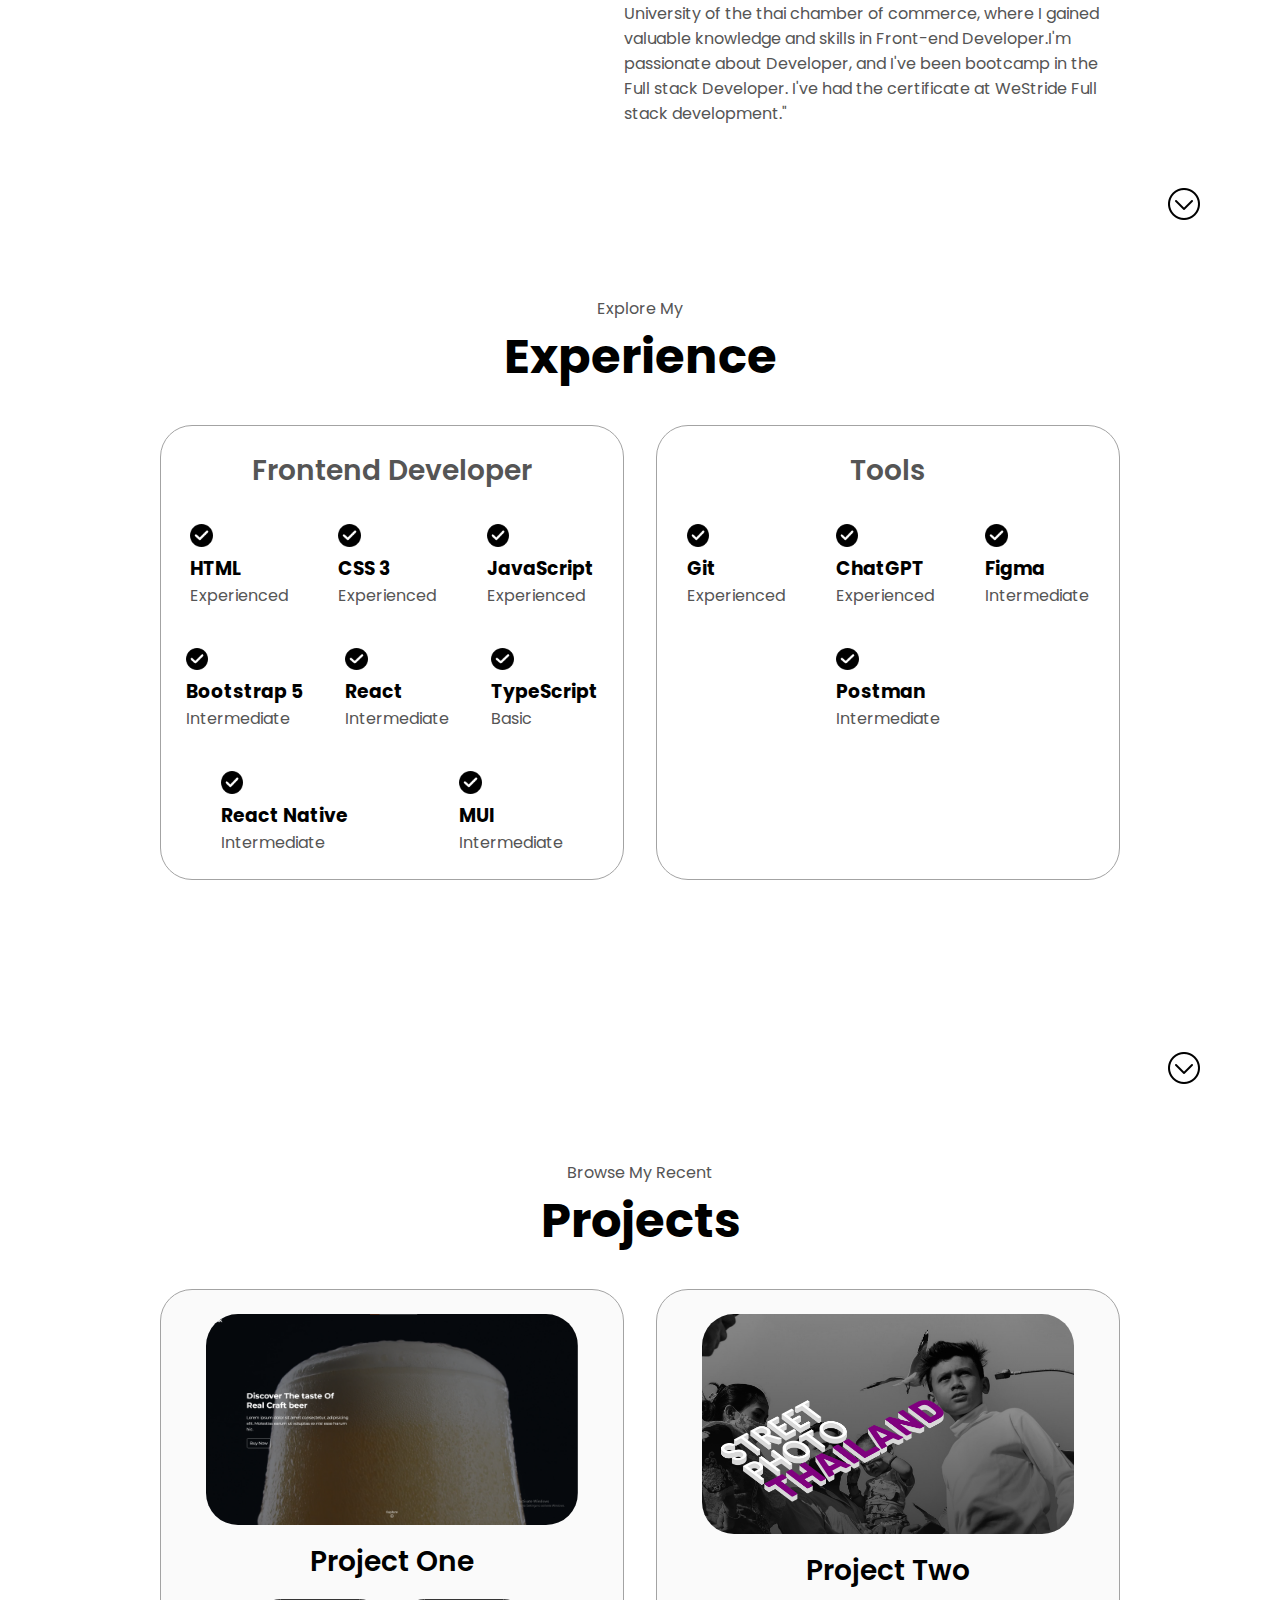
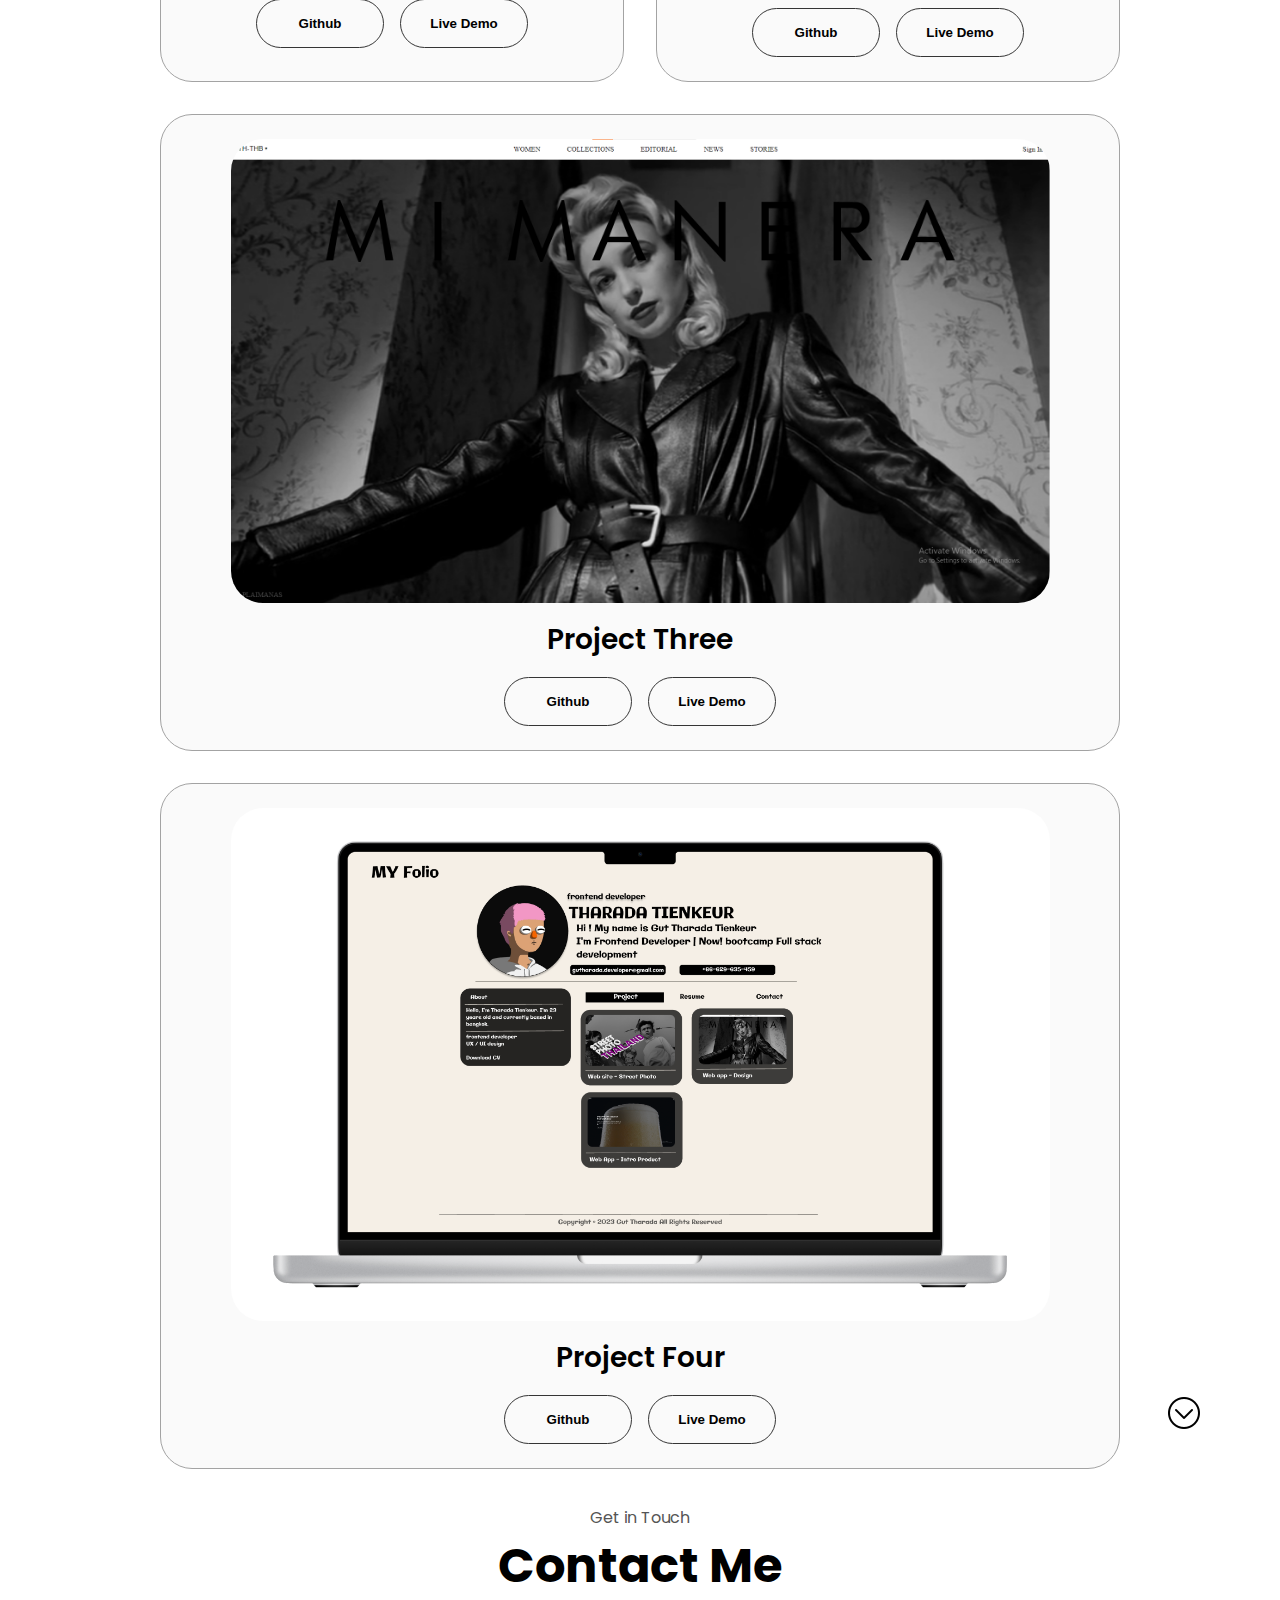
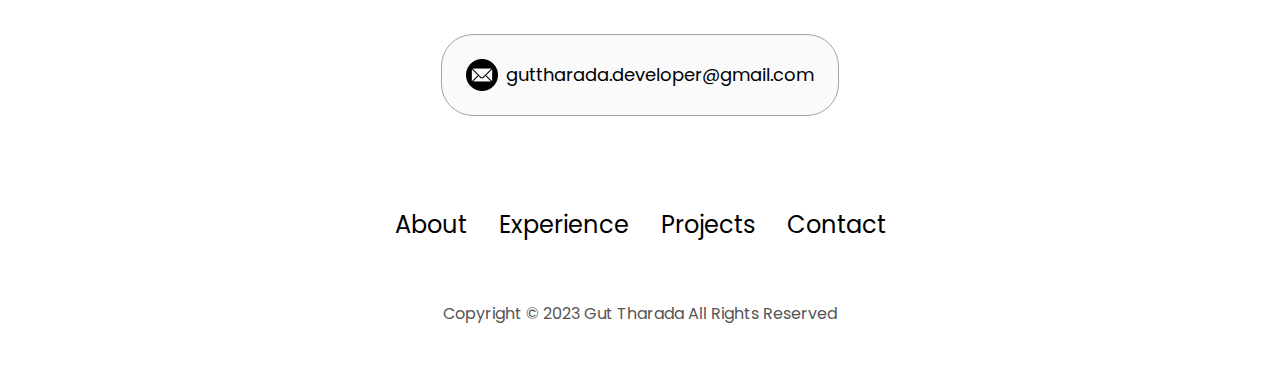
==== commit 5f50583c: "update" ====
--- a/index.html
+++ b/index.html
@@ -54,7 +54,8 @@
                 <button class="btn btn-color-1" onclick="location.href='./#contact'">Contact Info</button>
             </div>
             <div id="socials-container">
-                <img src="/img/github_icon.png" alt="github_icon" class="icon"  onclick="window.open('https://github.com/guttharada')">
+                <img src="/img/github_icon2.png" alt="github_icon" class="icon"  onclick="window.open('https://github.com/guttharada')">
+                <img src="/img/linkedin_icon2.png" alt="github_icon" class="icon"  onclick="window.open('https://linkedin.com/in/gttrd')">
             </div>
         </div>
         </div>
@@ -143,6 +144,20 @@
                   <p>Basic</p>
                 </div>
               </article>
+              <article>
+                <img src="/img/checked_icon.png" alt="checked_icon" class="experience-icon">
+                <div>
+                  <h3>React Native</h3>
+                  <p>Intermediate</p>
+                </div>
+              </article>
+              <article>
+                <img src="/img/checked_icon.png" alt="checked_icon" class="experience-icon">
+                <div>
+                  <h3>MUI</h3>
+                  <p>Intermediate</p>
+                </div>
+              </article>
             </div>
           </div>
           <div class="details-container">
@@ -166,6 +181,13 @@
                 <img src="/img/checked_icon.png" alt="checked_icon" class="experience-icon">
                 <div>
                   <h3>Figma</h3>
+                  <p>Intermediate</p>
+                </div>
+              </article>
+              <article>
+                <img src="/img/checked_icon.png" alt="checked_icon" class="experience-icon">
+                <div>
+                  <h3>Postman</h3>
                   <p>Intermediate</p>
                 </div>
               </article>
@@ -213,8 +235,6 @@
           </div>
         </div>
         </div>
-      </div>
-       <img src="/img/down-arrow_icon.png" alt="down-arrow_icon" class="arrow" onclick="location.href='#contact'">
         <div class="details-container color-container">
           <div class="article-container">
             <img src="/img/figma_project.png" alt="figma_project" class="project-img">
@@ -225,12 +245,14 @@
             <button class="btn btn-color-2 Project-btn" onclick="window.open('https://www.figma.com/proto/STLCquKRLsGINa2yZUbsVp/Design_Portfolio?page-id=0%3A1&type=design&node-id=48-93&viewport=-266%2C127%2C0.14&t=vrhL8lix1tLWSr5P-1&scaling=scale-down&mode=design')">Live Demo</button>
           </div>
         </div>
+      </div>
         </div>
       </div>
        <img src="/img/down-arrow_icon.png" alt="down-arrow_icon" class="arrow" onclick="location.href='#contact'">
     </section>
     <!--ProjectsSection End-->
     <!--ContactSection Start-->
+    <div>
     <section id="contact">
       <p class="section__text__p1">Get in Touch</p>
       <h1 class="title">Contact Me</h1>
@@ -245,6 +267,7 @@
         </div>-->
       </div>
     </section>
+    </div>
     <!--ContactSection End-->
     <!--Footer Start-->
     <footer>
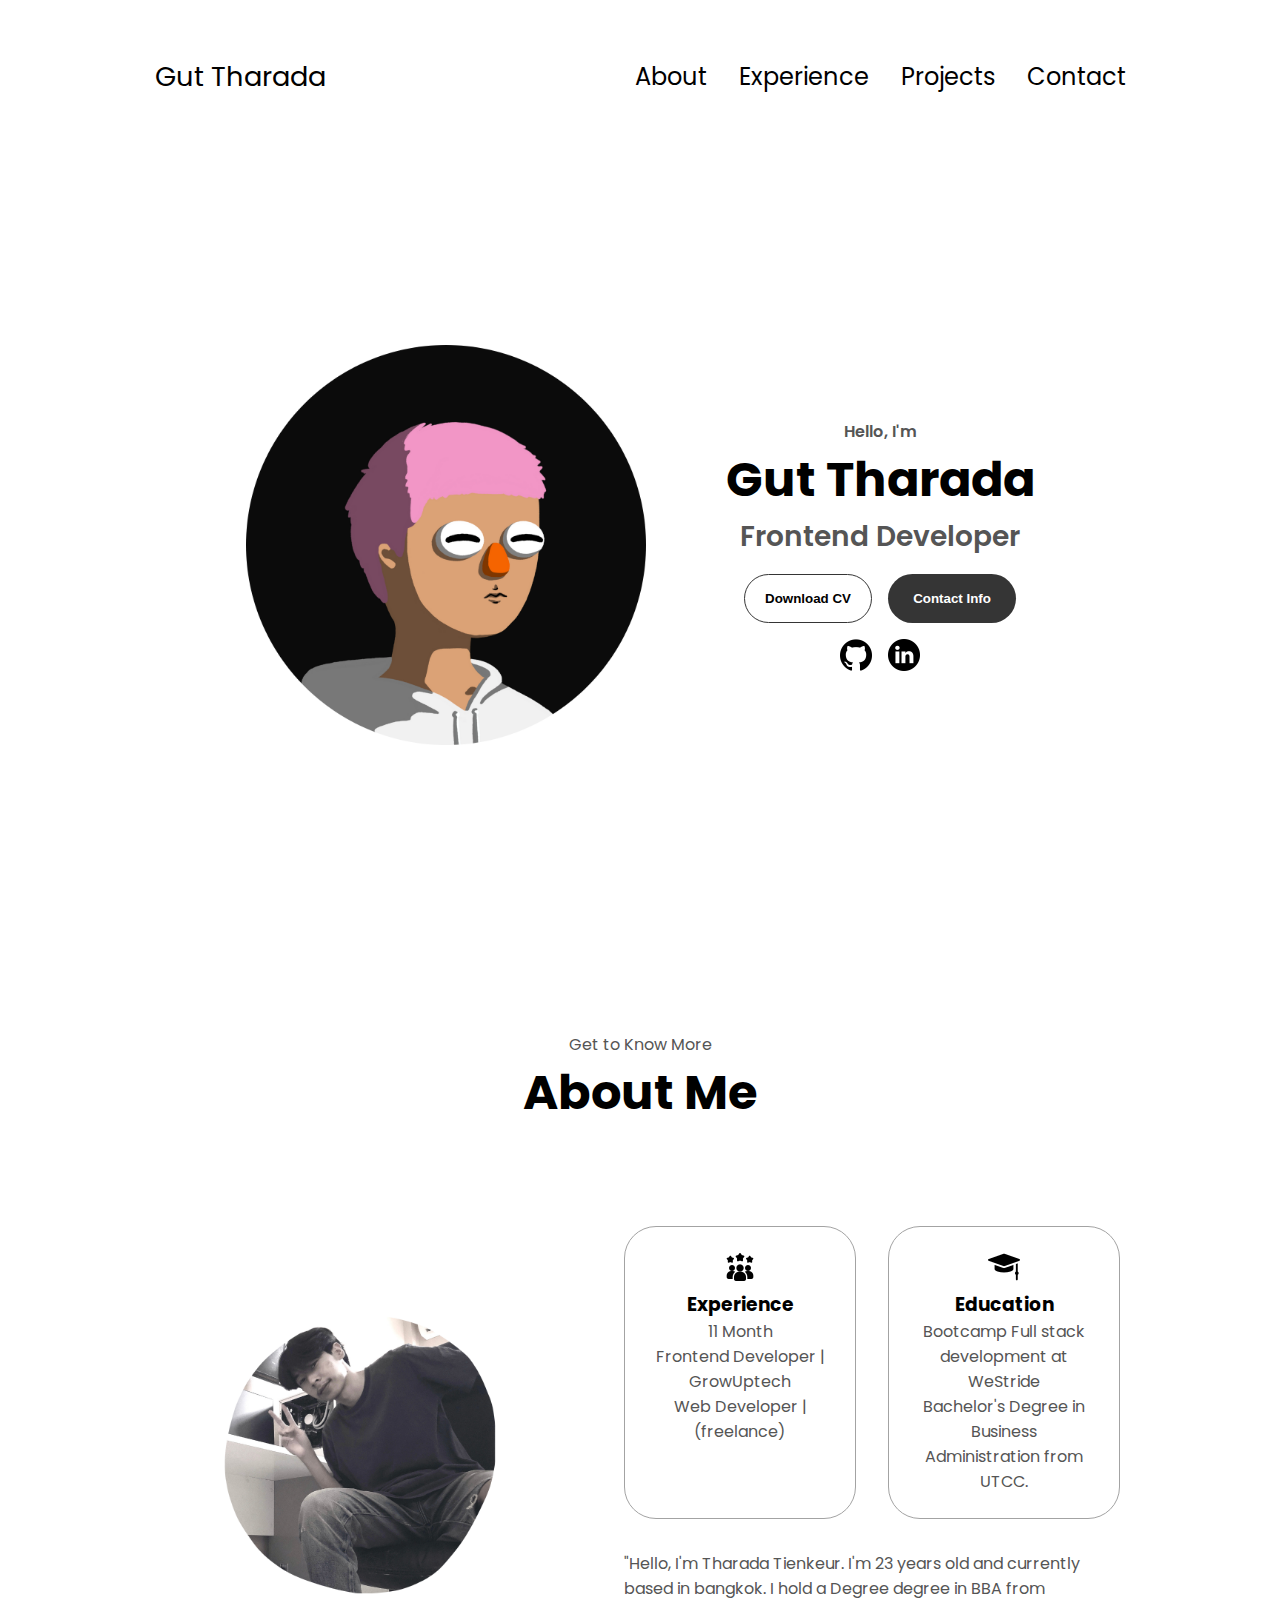
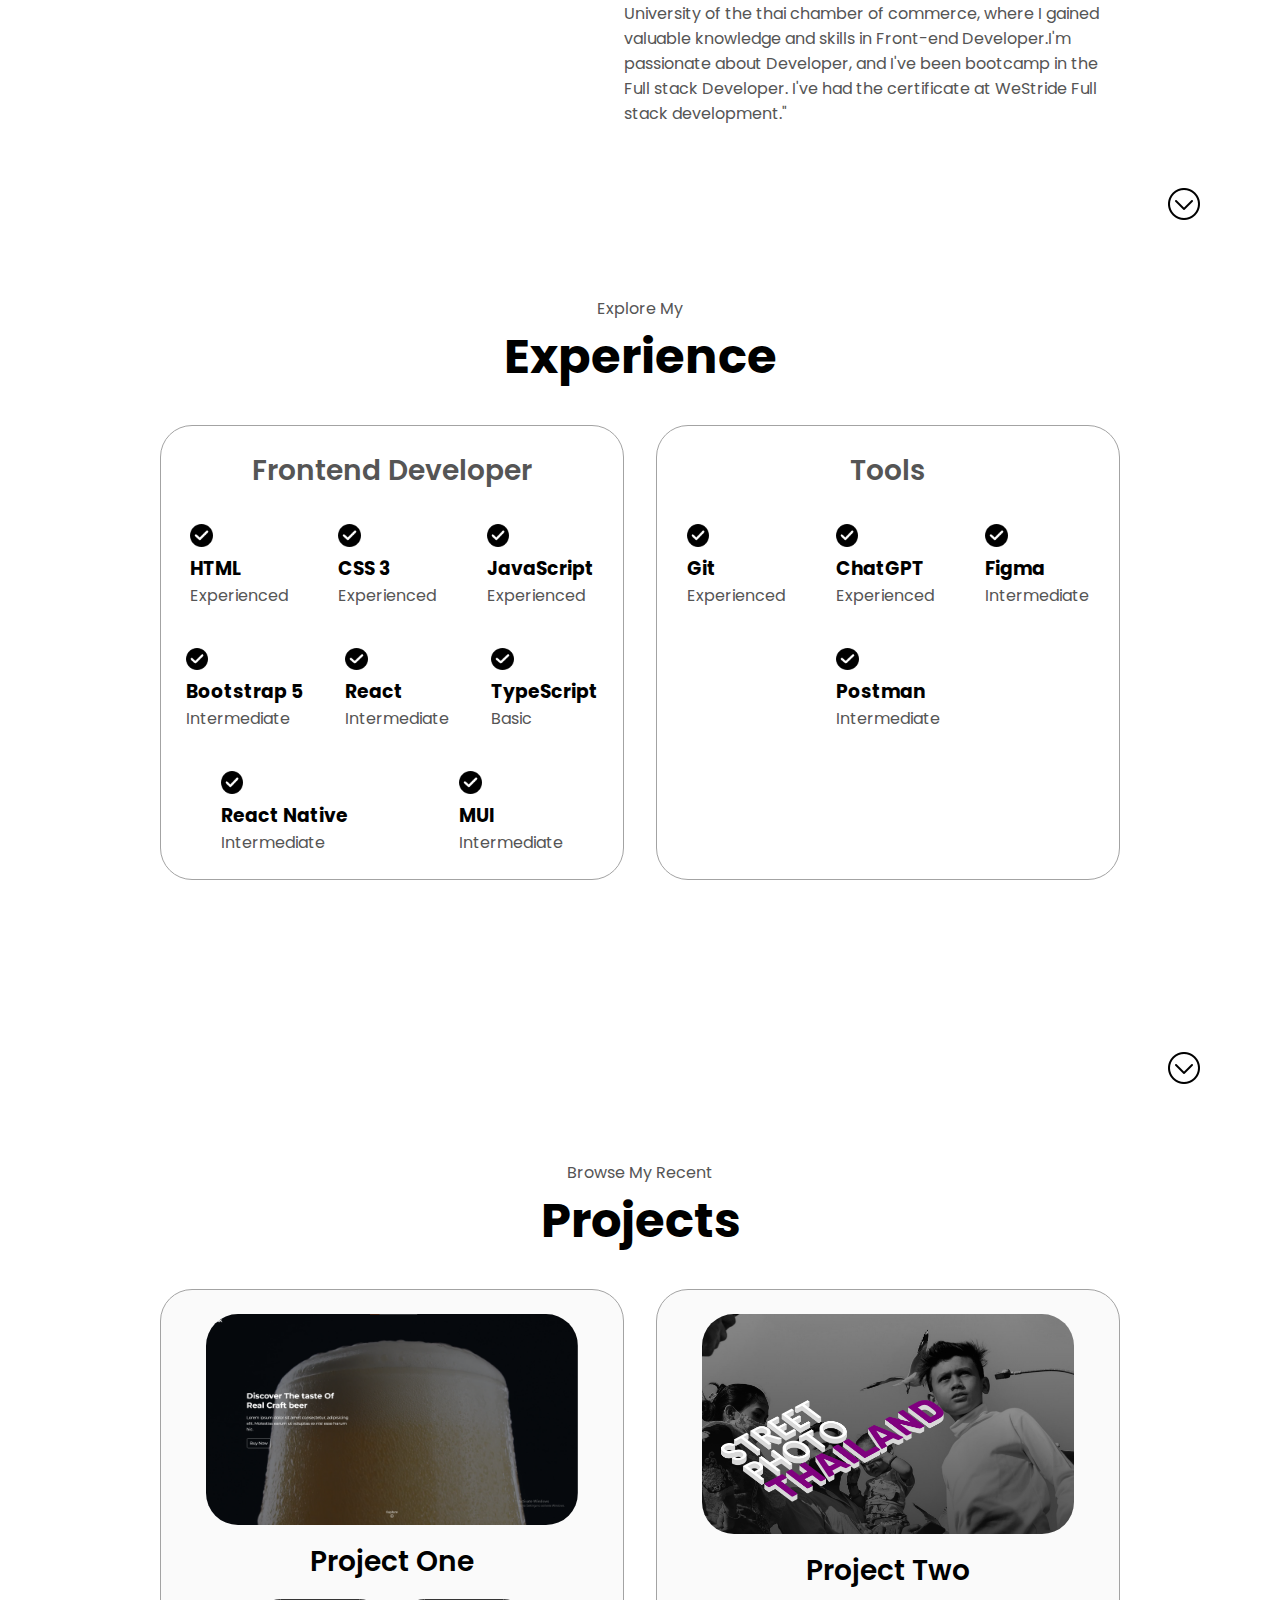
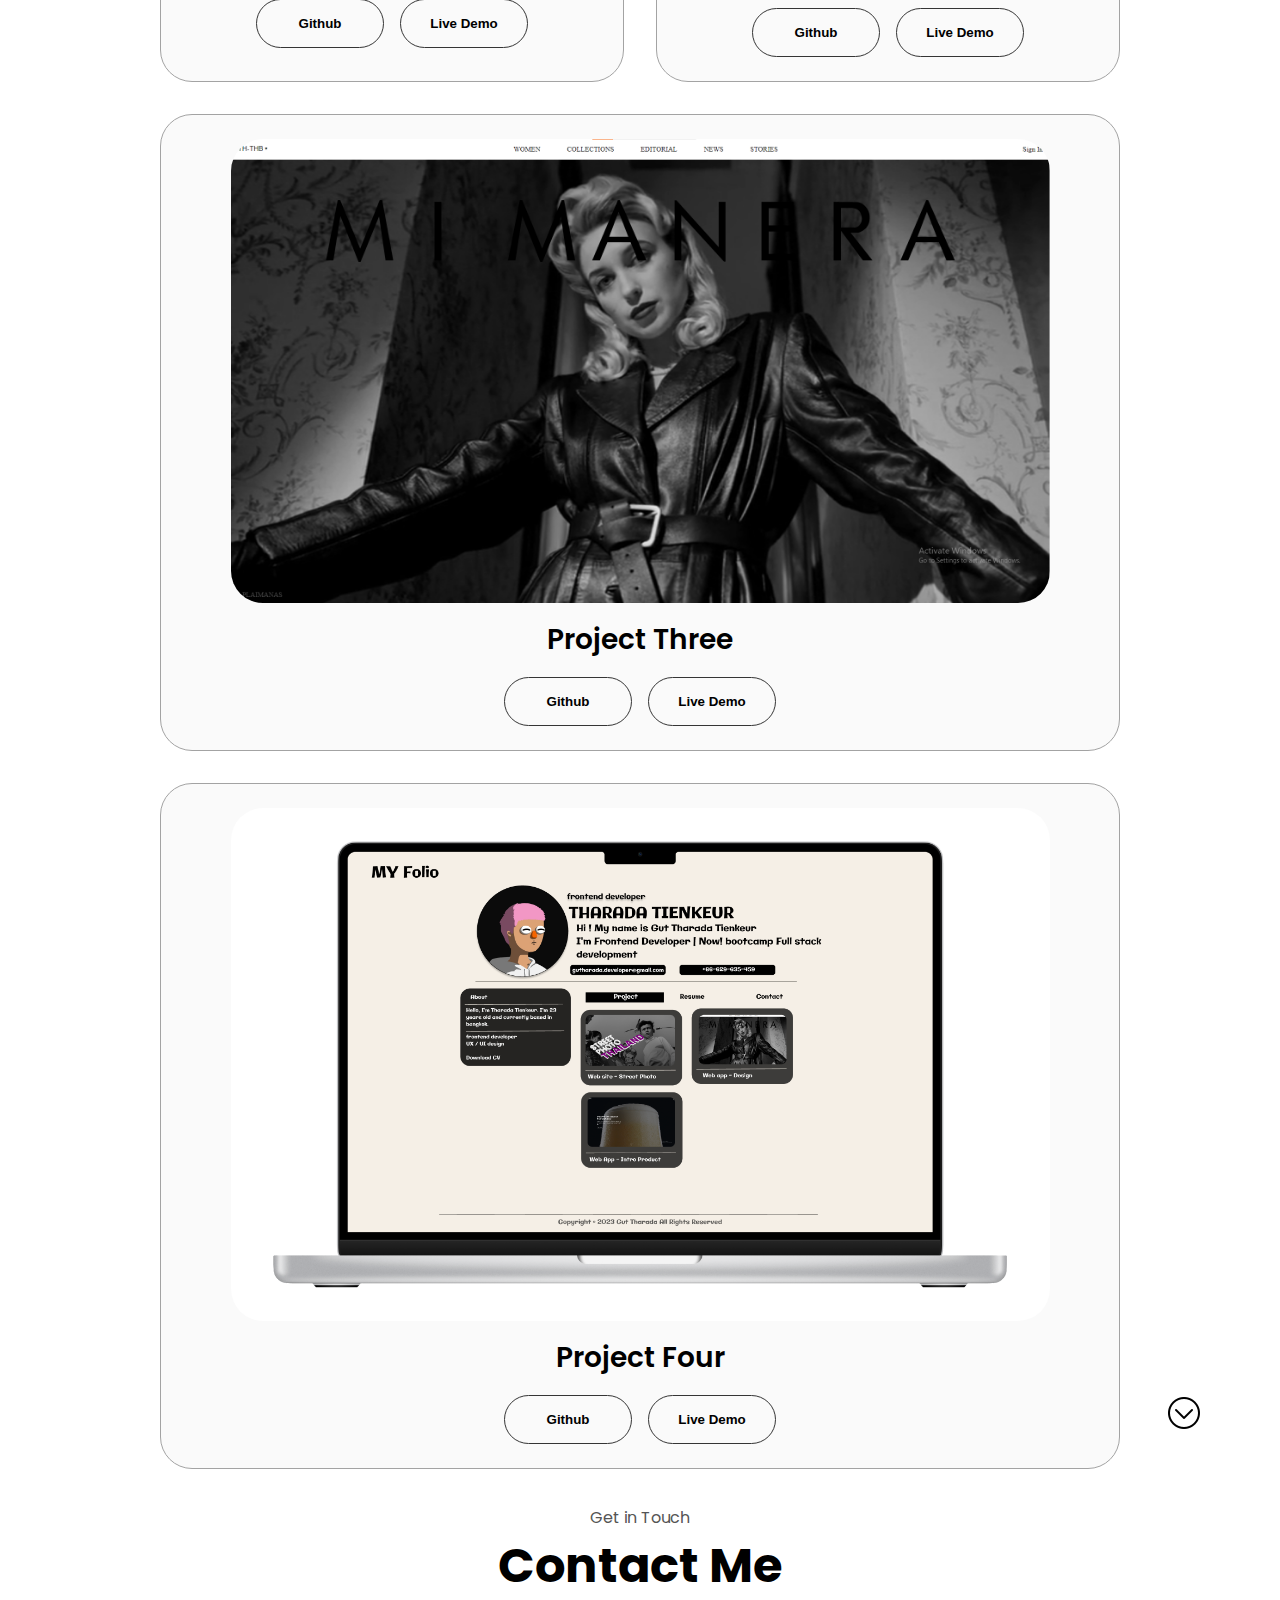
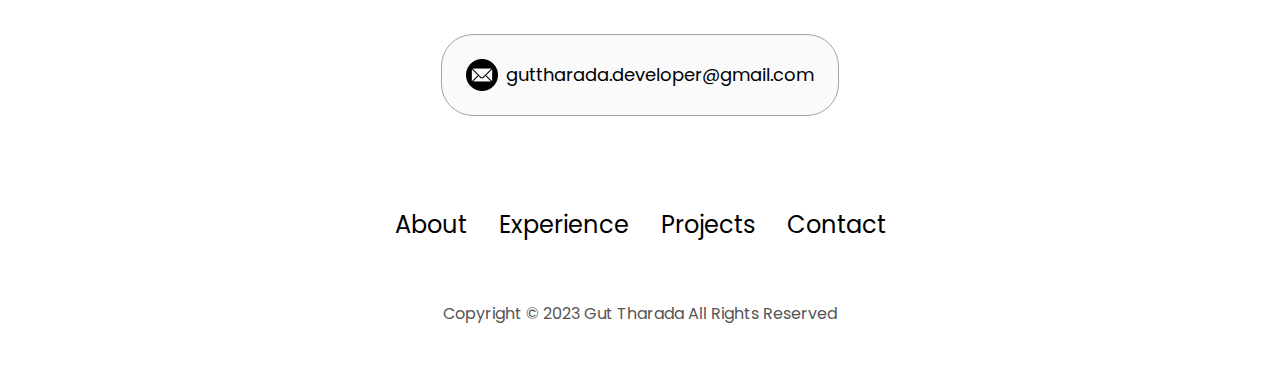
==== commit 602a4dd5: "update" ====
--- a/index.html
+++ b/index.html
@@ -74,7 +74,9 @@
                     <div class="details-container">
                         <img src="/img/experience.png" alt="experience_icon">
                         <h3>Experience</h3>
-                        <p>5 Month <br>Frontend Developer</p>
+                        <p>11 Month </p>
+                        <p>Frontend Developer | GrowUptech</p>
+                        <p>Web Developer | (freelance)</p>
                     </div>
                     <div class="details-container">
                         <img src="/img/education.png" alt="education_icon">
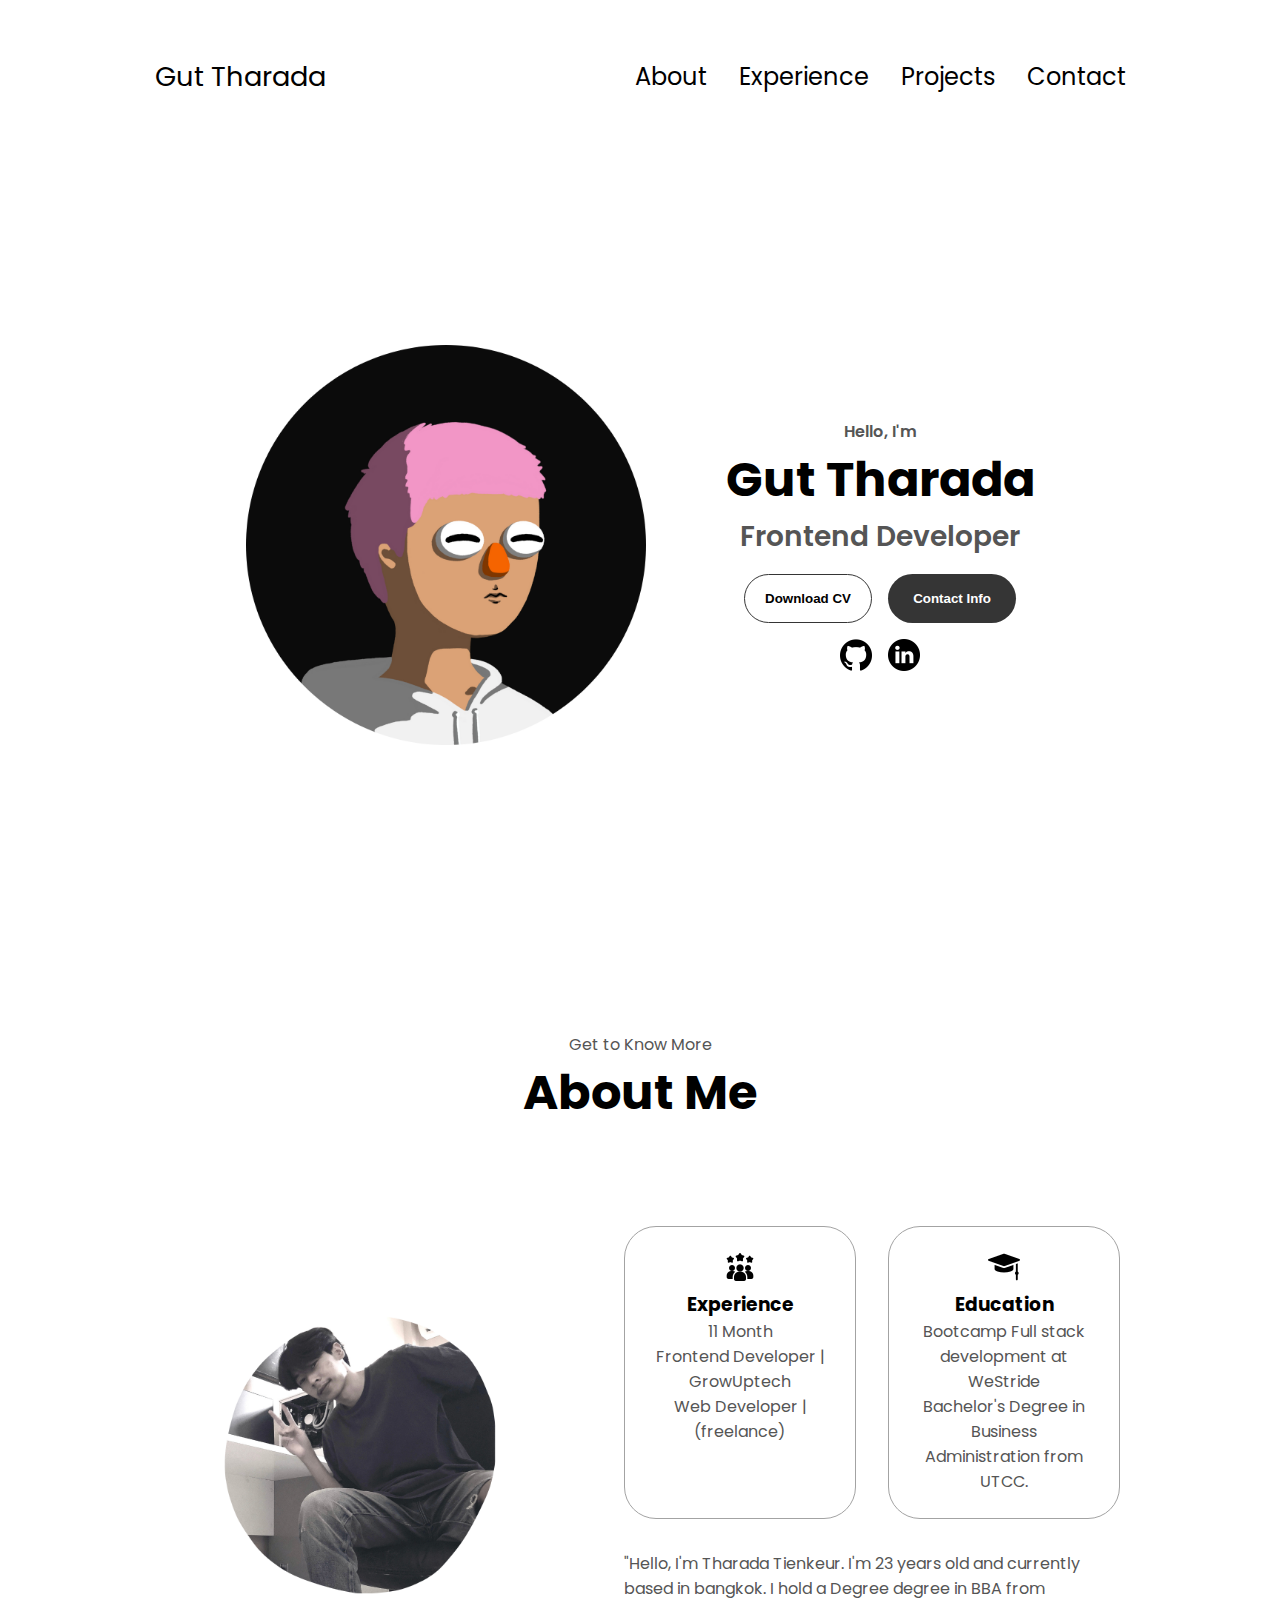
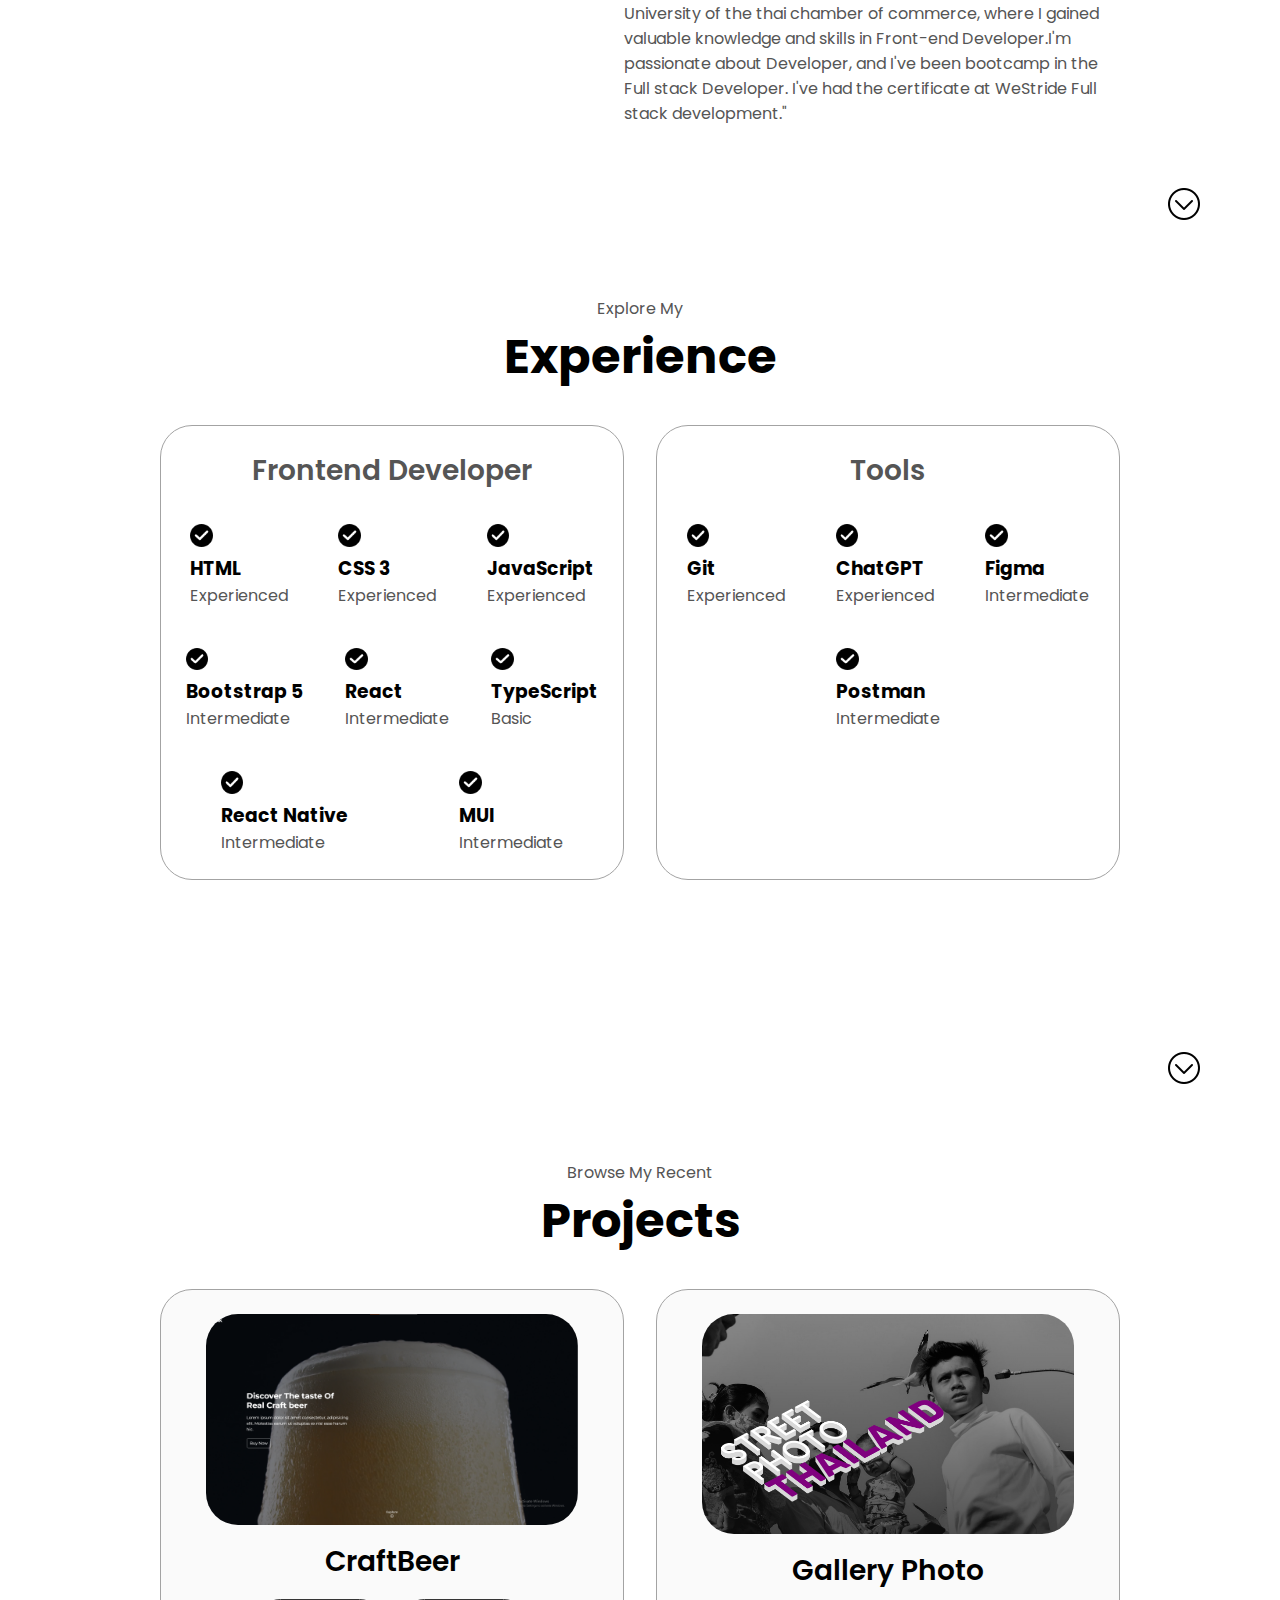
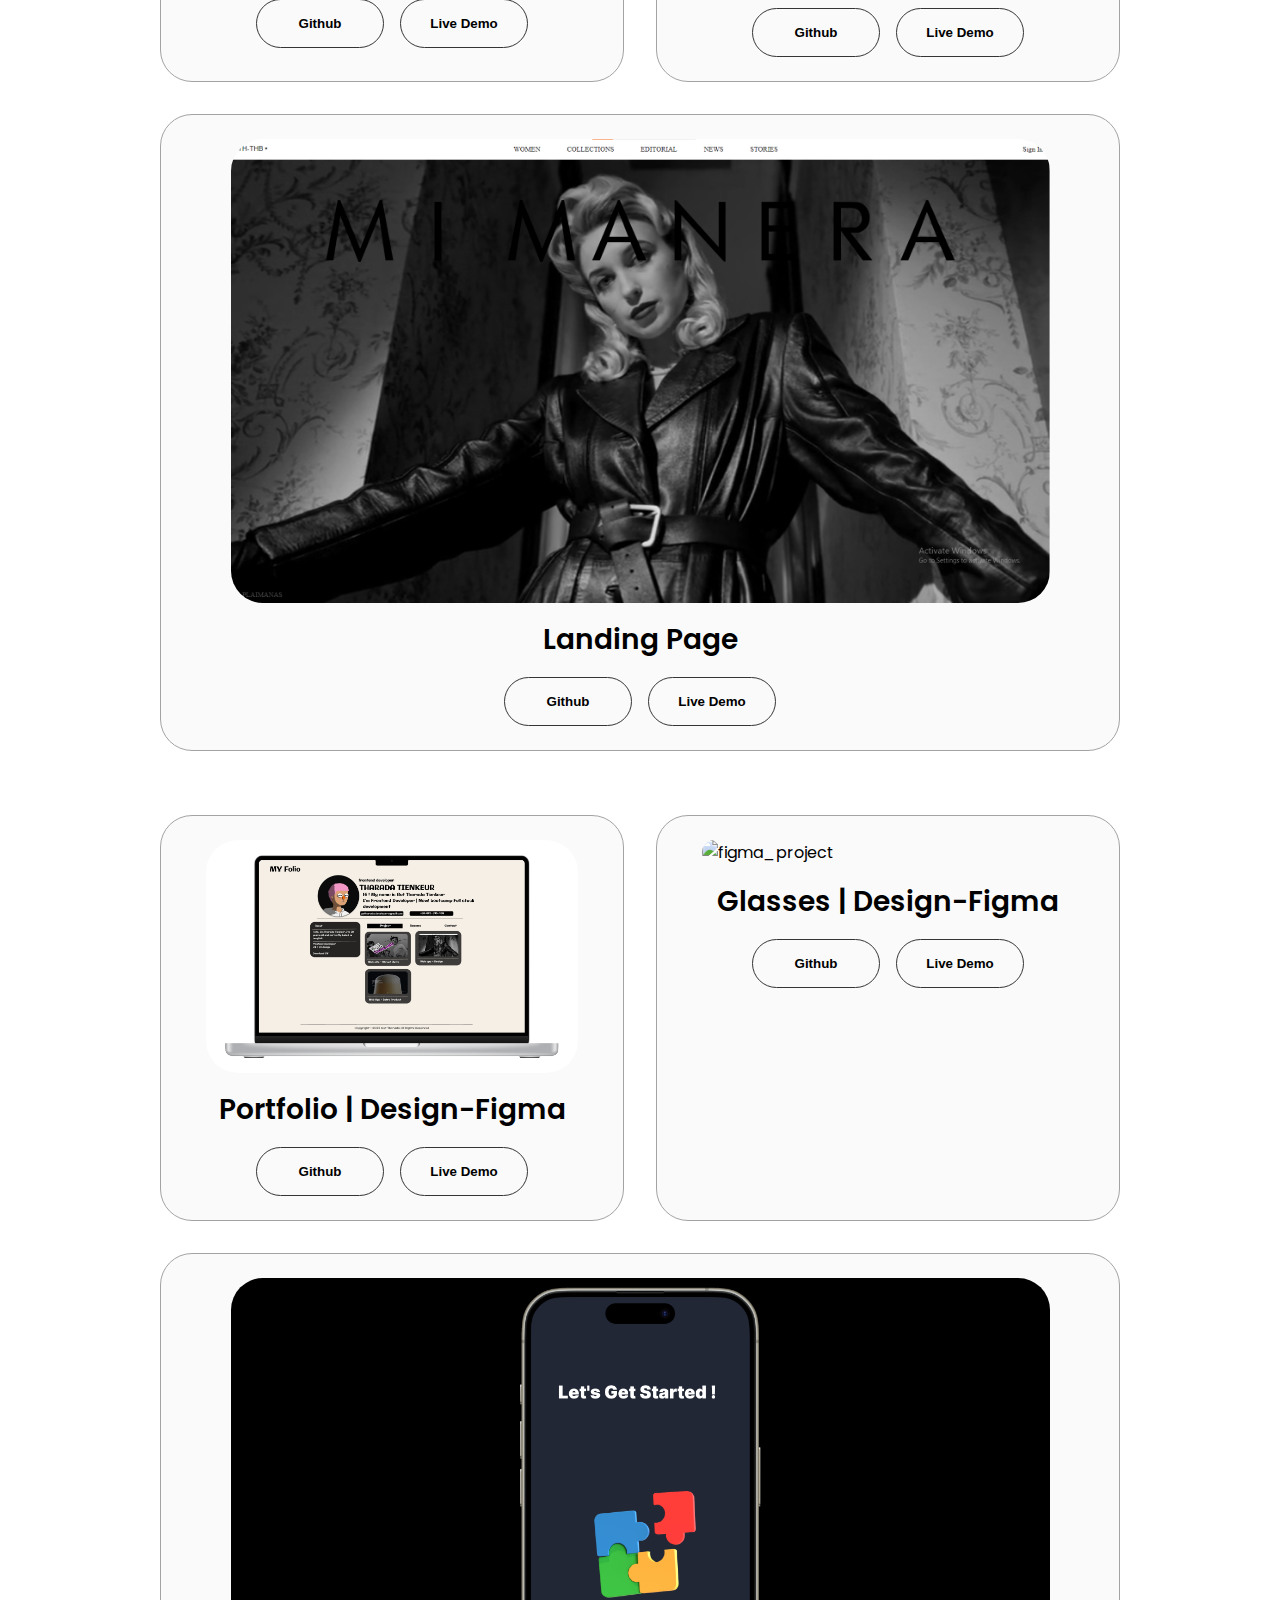
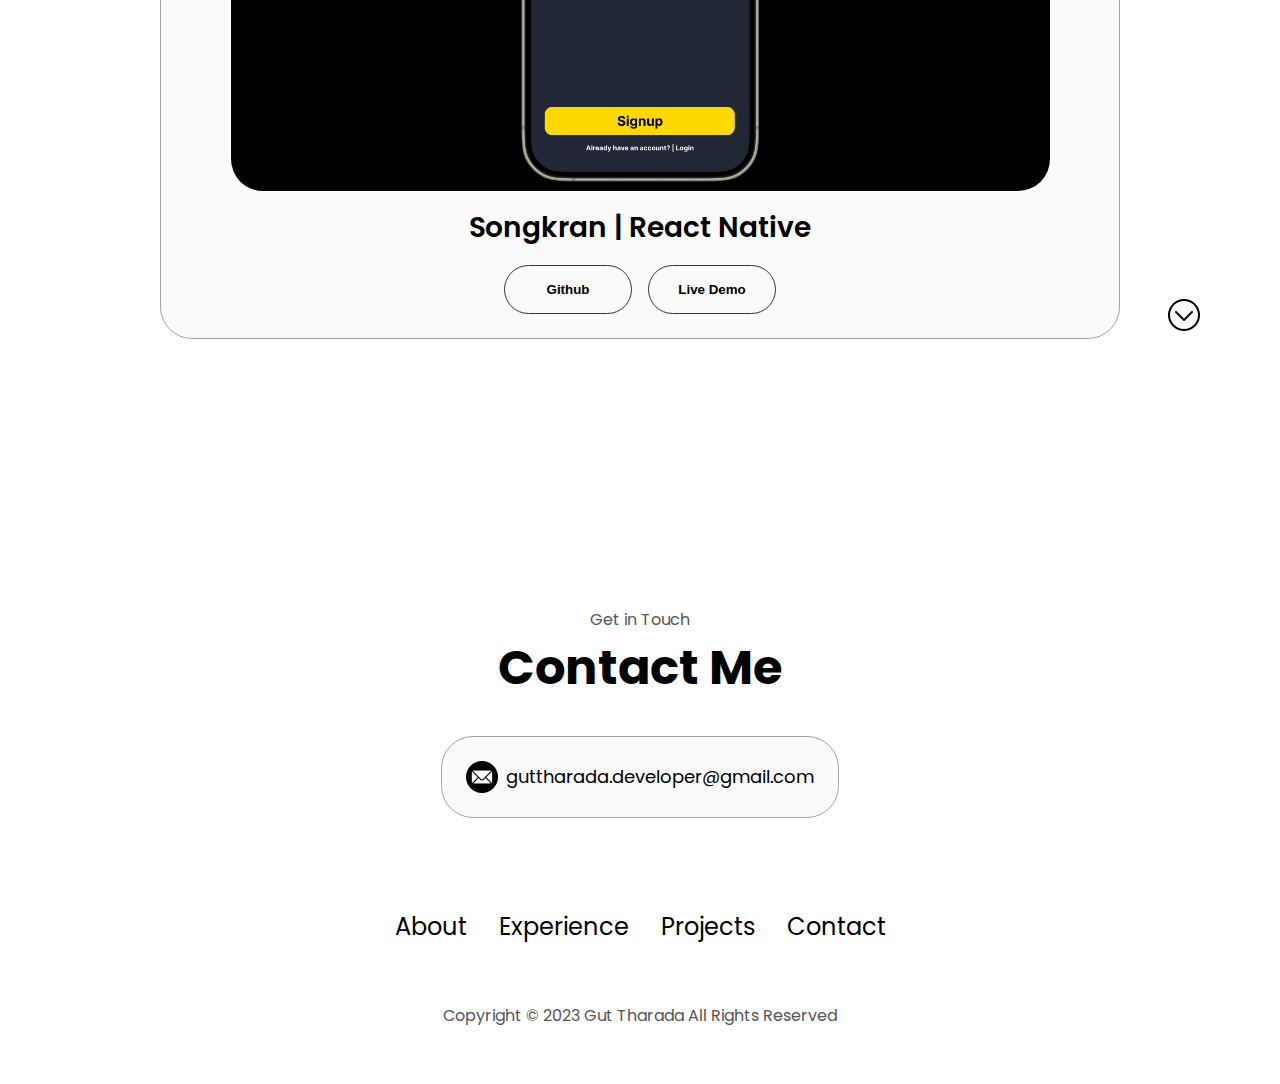
==== commit 6ba39989: "update" ====
--- a/index.html
+++ b/index.html
@@ -210,7 +210,7 @@
           <div class="article-container">
             <img src="/img/p1_project.png" alt="p1_project" class="project-img">
           </div>
-          <h2 class="experience-sub-title project-title">Project One</h2>
+          <h2 class="experience-sub-title project-title">CraftBeer</h2>
           <div class="btn-container">
             <button class="btn btn-color-2 Project-btn" onclick="window.open('https://github.com/guttharada/Bootstrap-Landing-Page')">Github</button>
             <button class="btn btn-color-2 Project-btn" onclick="window.open('https://mhnkcraftbeer-bootstrap-landing-page.onrender.com/')">Live Demo</button>
@@ -220,7 +220,7 @@
           <div class="article-container">
             <img src="img/p4_project.jpeg" alt="p2_project" class="project-img">
           </div>
-          <h2 class="experience-sub-title project-title">Project Two</h2>
+          <h2 class="experience-sub-title project-title">Gallery Photo</h2>
           <div class="btn-container">
             <button class="btn btn-color-2 Project-btn" onclick="window.open('https://github.com/guttharada/Frontend-Photographer')">Github</button>
             <button class="btn btn-color-2 Project-btn" onclick="window.open('https://github.com/guttharada/Frontend-Photographer')">Live Demo</button>
@@ -230,23 +230,46 @@
           <div class="article-container">
             <img src="/img/p3_project.png" alt="p3_project" class="project-img">
           </div>
-          <h2 class="experience-sub-title project-title">Project Three</h2>
+          <h2 class="experience-sub-title project-title">Landing Page</h2>
           <div class="btn-container">
             <button class="btn btn-color-2 Project-btn" onclick="window.open('https://github.com/guttharada/Front-End-Developer')">Github</button>
             <button class="btn btn-color-2 Project-btn" onclick="window.open('https://test-frontend-rzvl.onrender.com')">Live Demo</button>
           </div>
         </div>
         </div>
+      </div>
+      <div class="experience-details-container">
+        <div class="about-containers">
         <div class="details-container color-container">
           <div class="article-container">
             <img src="/img/figma_project.png" alt="figma_project" class="project-img">
           </div>
-          <h2 class="experience-sub-title project-title">Project Four</h2>
+          <h2 class="experience-sub-title project-title">Portfolio | Design-Figma</h2>
           <div class="btn-container">
             <button class="btn btn-color-2 Project-btn" onclick="window.open('https://github.com/guttharada')">Github</button>
             <button class="btn btn-color-2 Project-btn" onclick="window.open('https://www.figma.com/proto/STLCquKRLsGINa2yZUbsVp/Design_Portfolio?page-id=0%3A1&type=design&node-id=48-93&viewport=-266%2C127%2C0.14&t=vrhL8lix1tLWSr5P-1&scaling=scale-down&mode=design')">Live Demo</button>
           </div>
         </div>
+        <div class="details-container color-container">
+          <div class="article-container">
+            <img src="/img//figma_project2.png" alt="figma_project" class="project-img">
+          </div>
+          <h2 class="experience-sub-title project-title">Glasses | Design-Figma</h2>
+          <div class="btn-container">
+            <button class="btn btn-color-2 Project-btn" onclick="window.open('https://github.com/guttharada')">Github</button>
+            <button class="btn btn-color-2 Project-btn" onclick="window.open('https://www.figma.com/proto/1BFpS5ZNdu1hnw86YvipZc/ProjectTest?page-id=0%3A1&type=design&node-id=3-94&viewport=-581%2C55%2C0.33&t=SuwoaNdHJ4DxZhNz-1&scaling=min-zoom&mode=design')">Live Demo</button>
+          </div>
+        </div>
+        <div class="details-container color-container">
+          <div class="article-container">
+            <img src="/img/figma_project3.png" alt="figma_project" class="project-img">
+          </div>
+          <h2 class="experience-sub-title project-title">Songkran | React Native</h2>
+          <div class="btn-container">
+            <button class="btn btn-color-2 Project-btn" onclick="window.open('https://github.com/guttharada/Songkran')">Github</button>
+            <button class="btn btn-color-2 Project-btn" onclick="window.open('https://www.figma.com/proto/7ovJUVRj9u41bXht3lGaKN/Untitled?page-id=0%3A1&type=design&node-id=2-3&viewport=445%2C415%2C0.75&t=Bw9Z0ys6fLeoh2Jr-1&scaling=scale-down&starting-point-node-id=2%3A3&mode=design')">Live Demo</button>
+          </div>
+        </div>
       </div>
         </div>
       </div>
@@ -254,6 +277,14 @@
     </section>
     <!--ProjectsSection End-->
     <!--ContactSection Start-->
+    <br>
+    <br>
+    <br>
+    <br>
+    <br>
+    <br>
+    <br>
+    <br>
     <div>
     <section id="contact">
       <p class="section__text__p1">Get in Touch</p>
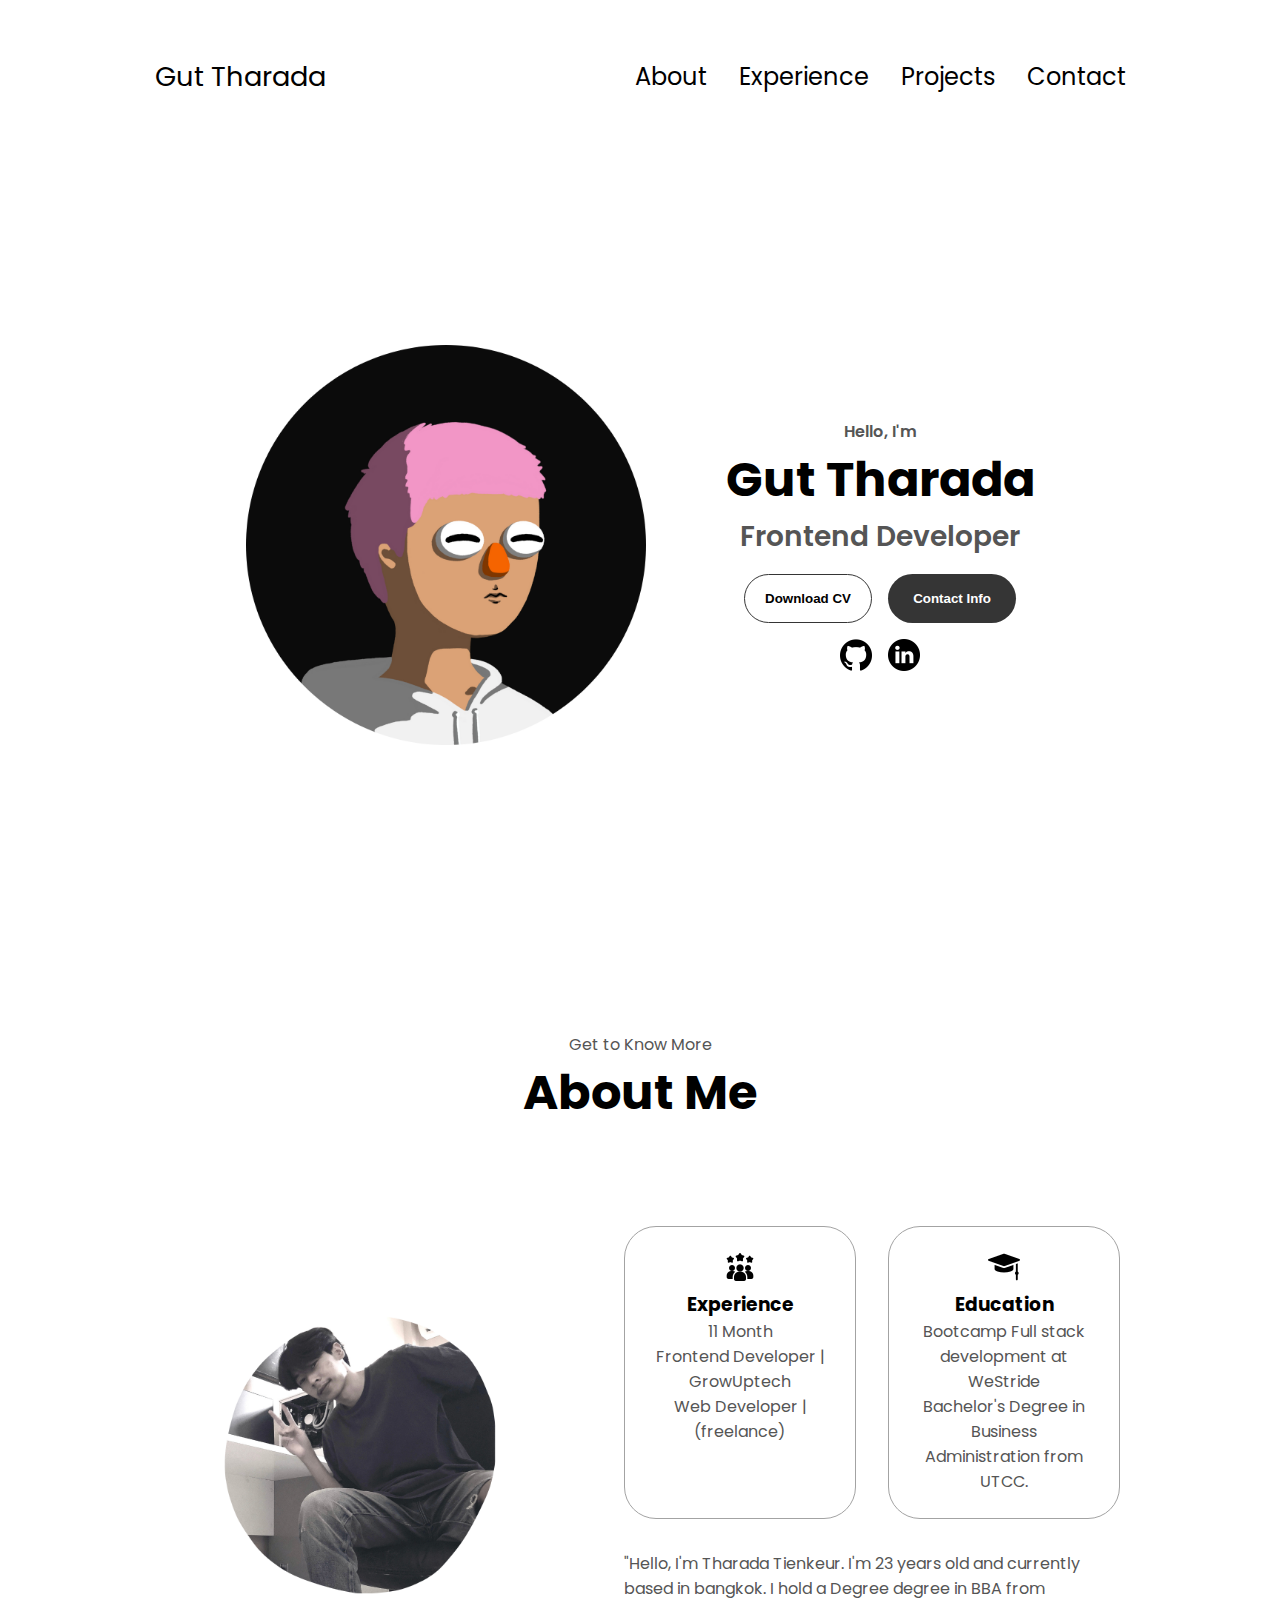
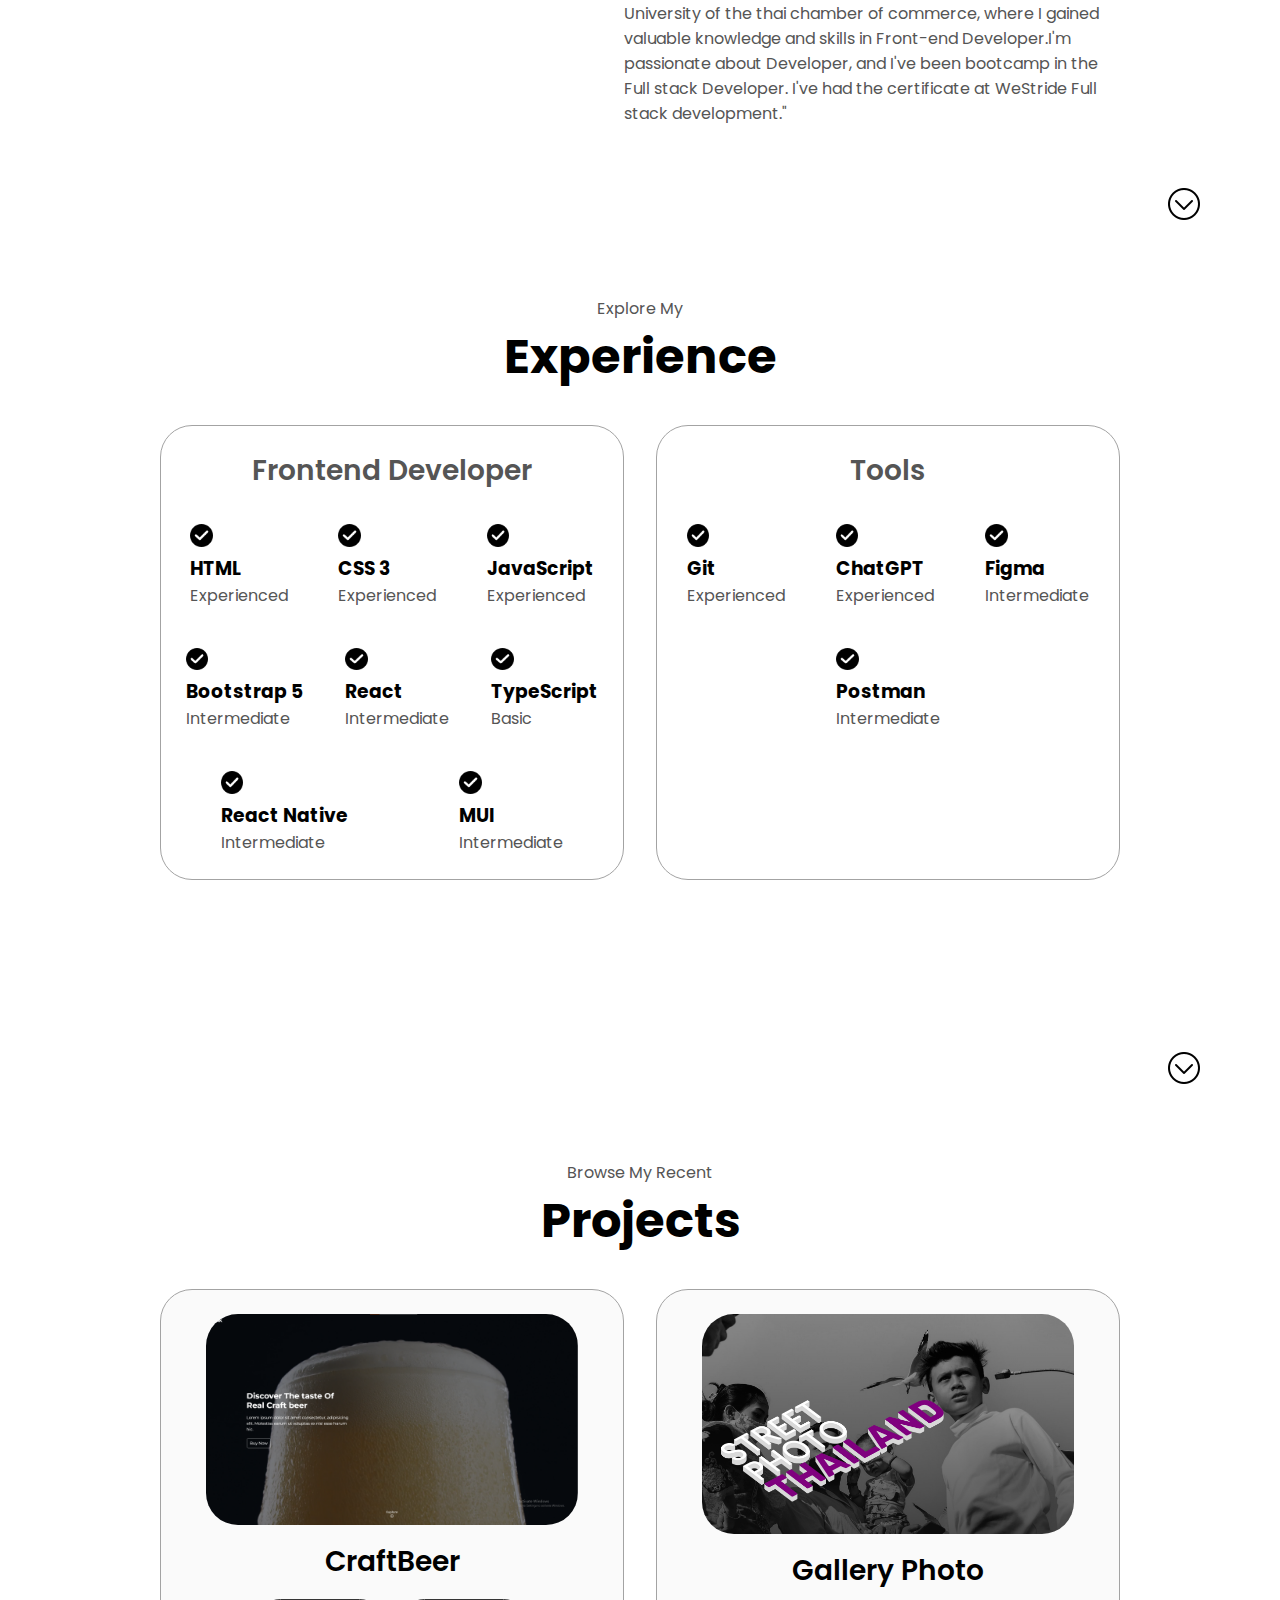
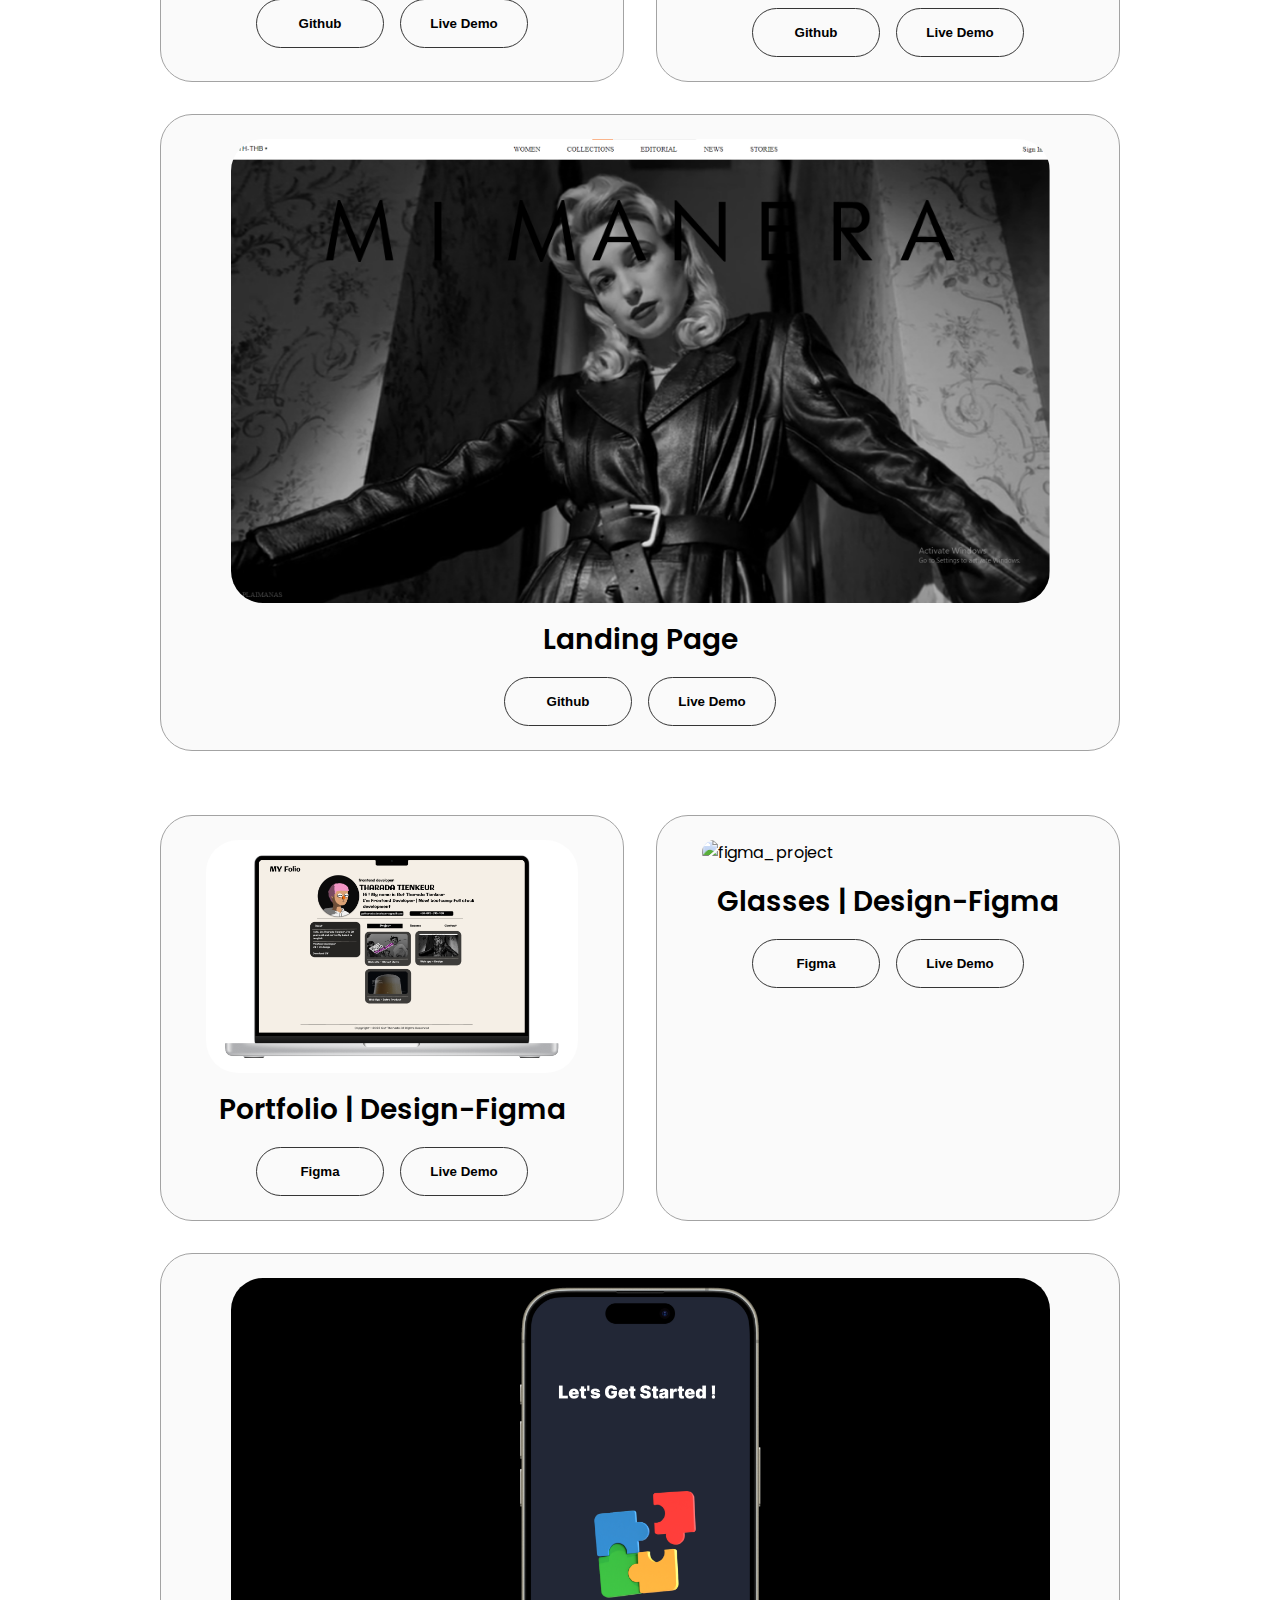
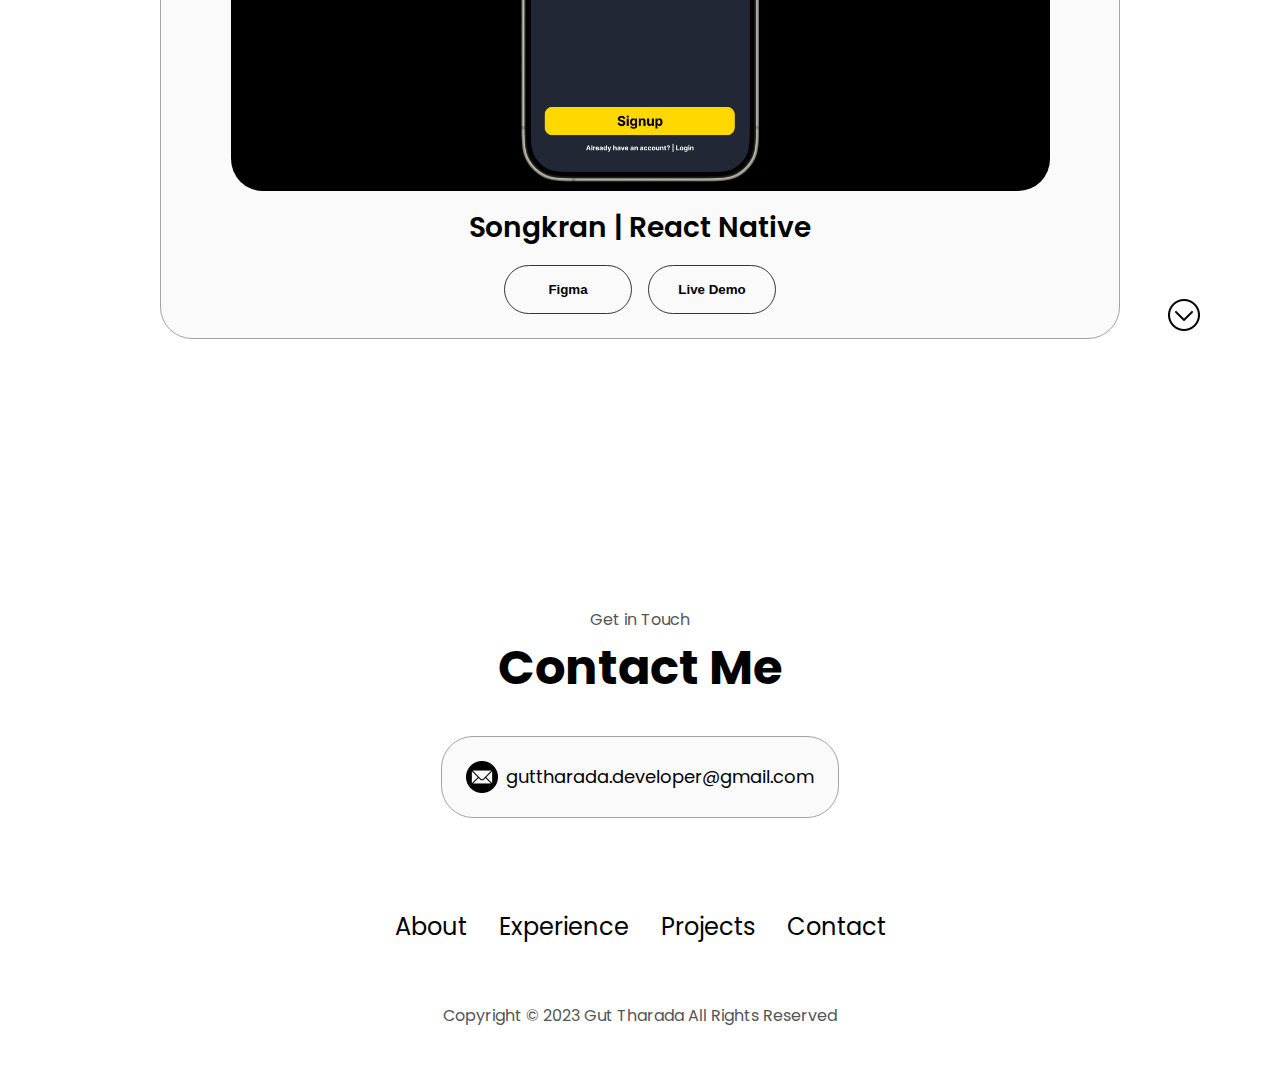
==== commit 8ecb2f3d: "update" ====
--- a/index.html
+++ b/index.html
@@ -246,8 +246,8 @@
           </div>
           <h2 class="experience-sub-title project-title">Portfolio | Design-Figma</h2>
           <div class="btn-container">
-            <button class="btn btn-color-2 Project-btn" onclick="window.open('https://github.com/guttharada')">Github</button>
-            <button class="btn btn-color-2 Project-btn" onclick="window.open('https://www.figma.com/proto/STLCquKRLsGINa2yZUbsVp/Design_Portfolio?page-id=0%3A1&type=design&node-id=48-93&viewport=-266%2C127%2C0.14&t=vrhL8lix1tLWSr5P-1&scaling=scale-down&mode=design')">Live Demo</button>
+            <button class="btn btn-color-2 Project-btn" onclick="window.open('https://www.figma.com/file/STLCquKRLsGINa2yZUbsVp/Design_Portfolio?type=design&node-id=0%3A1&mode=design&t=lCVFV4KKhGs9CutC-1')">Figma</button>
+            <button class="btn btn-color-2 Project-btn" onclick="window.open('https://www.figma.com/proto/STLCquKRLsGINa2yZUbsVp/Design_Portfolio?page-id=0%3A1&type=design&node-id=48-93&viewport=-567%2C58%2C0.2&t=g0yF9ldAERRSP98E-1&scaling=scale-down&mode=design')">Live Demo</button>
           </div>
         </div>
         <div class="details-container color-container">
@@ -256,8 +256,8 @@
           </div>
           <h2 class="experience-sub-title project-title">Glasses | Design-Figma</h2>
           <div class="btn-container">
-            <button class="btn btn-color-2 Project-btn" onclick="window.open('https://github.com/guttharada')">Github</button>
-            <button class="btn btn-color-2 Project-btn" onclick="window.open('https://www.figma.com/proto/1BFpS5ZNdu1hnw86YvipZc/ProjectTest?page-id=0%3A1&type=design&node-id=3-94&viewport=-581%2C55%2C0.33&t=SuwoaNdHJ4DxZhNz-1&scaling=min-zoom&mode=design')">Live Demo</button>
+            <button class="btn btn-color-2 Project-btn" onclick="window.open('https://www.figma.com/file/1BFpS5ZNdu1hnw86YvipZc/ProjectTest?type=design&node-id=0%3A1&mode=design&t=S5ZMTbeBaBCQU5PT-1')">Figma</button>
+            <button class="btn btn-color-2 Project-btn" onclick="window.open('https://www.figma.com/proto/1BFpS5ZNdu1hnw86YvipZc/ProjectTest?page-id=0%3A1&type=design&node-id=3-94&viewport=82%2C186%2C0.23&t=vzane9L6YBU4UnUn-1&scaling=min-zoom&mode=design')">Live Demo</button>
           </div>
         </div>
         <div class="details-container color-container">
@@ -266,8 +266,8 @@
           </div>
           <h2 class="experience-sub-title project-title">Songkran | React Native</h2>
           <div class="btn-container">
-            <button class="btn btn-color-2 Project-btn" onclick="window.open('https://github.com/guttharada/Songkran')">Github</button>
-            <button class="btn btn-color-2 Project-btn" onclick="window.open('https://www.figma.com/proto/7ovJUVRj9u41bXht3lGaKN/Untitled?page-id=0%3A1&type=design&node-id=2-3&viewport=445%2C415%2C0.75&t=Bw9Z0ys6fLeoh2Jr-1&scaling=scale-down&starting-point-node-id=2%3A3&mode=design')">Live Demo</button>
+            <button class="btn btn-color-2 Project-btn" onclick="window.open('https://www.figma.com/file/7ovJUVRj9u41bXht3lGaKN/Untitled?type=design&node-id=0%3A1&mode=design&t=N4x1ks49RbE5dcpQ-1')">Figma</button>
+            <button class="btn btn-color-2 Project-btn" onclick="window.open('https://www.figma.com/proto/7ovJUVRj9u41bXht3lGaKN/Untitled?page-id=0%3A1&type=design&node-id=2-3&viewport=445%2C375%2C0.75&t=0h5ssXbZpLqmWjKC-1&scaling=scale-down&starting-point-node-id=2%3A3&mode=design')">Live Demo</button>
           </div>
         </div>
       </div>
